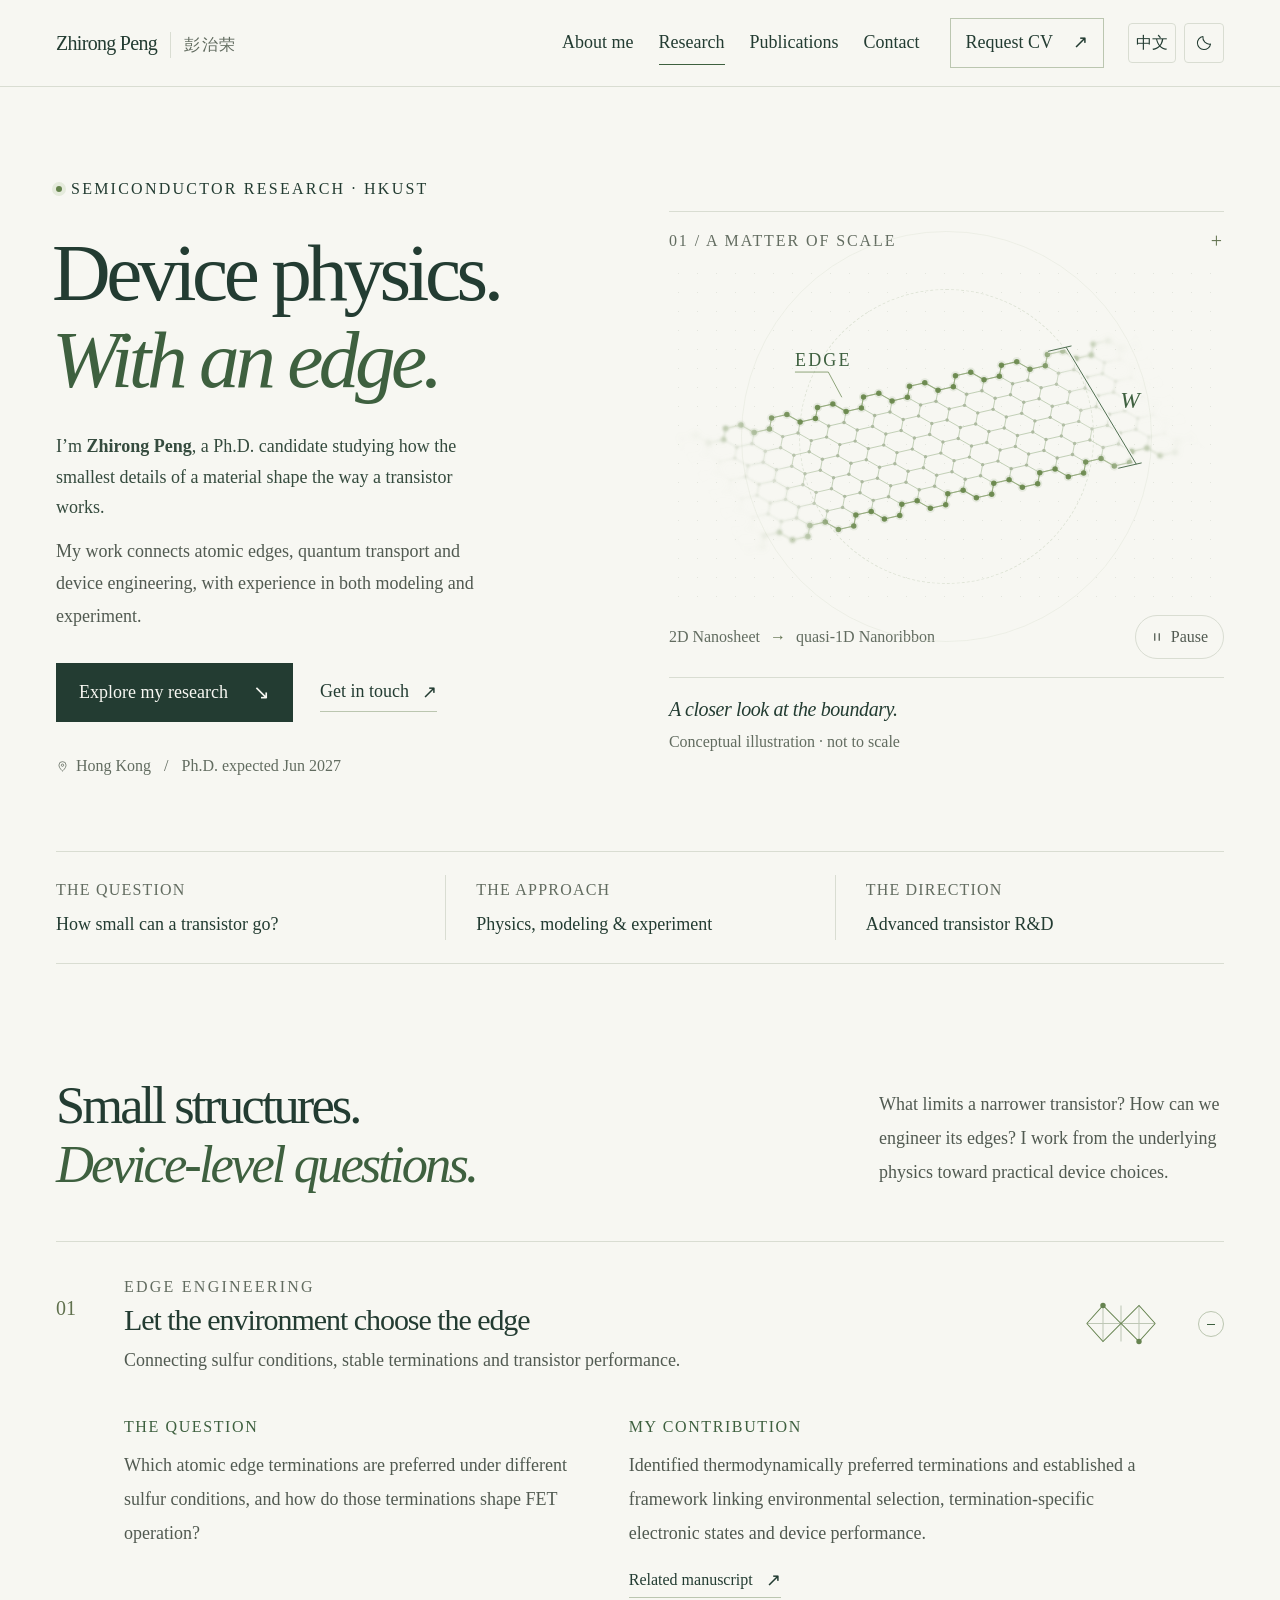
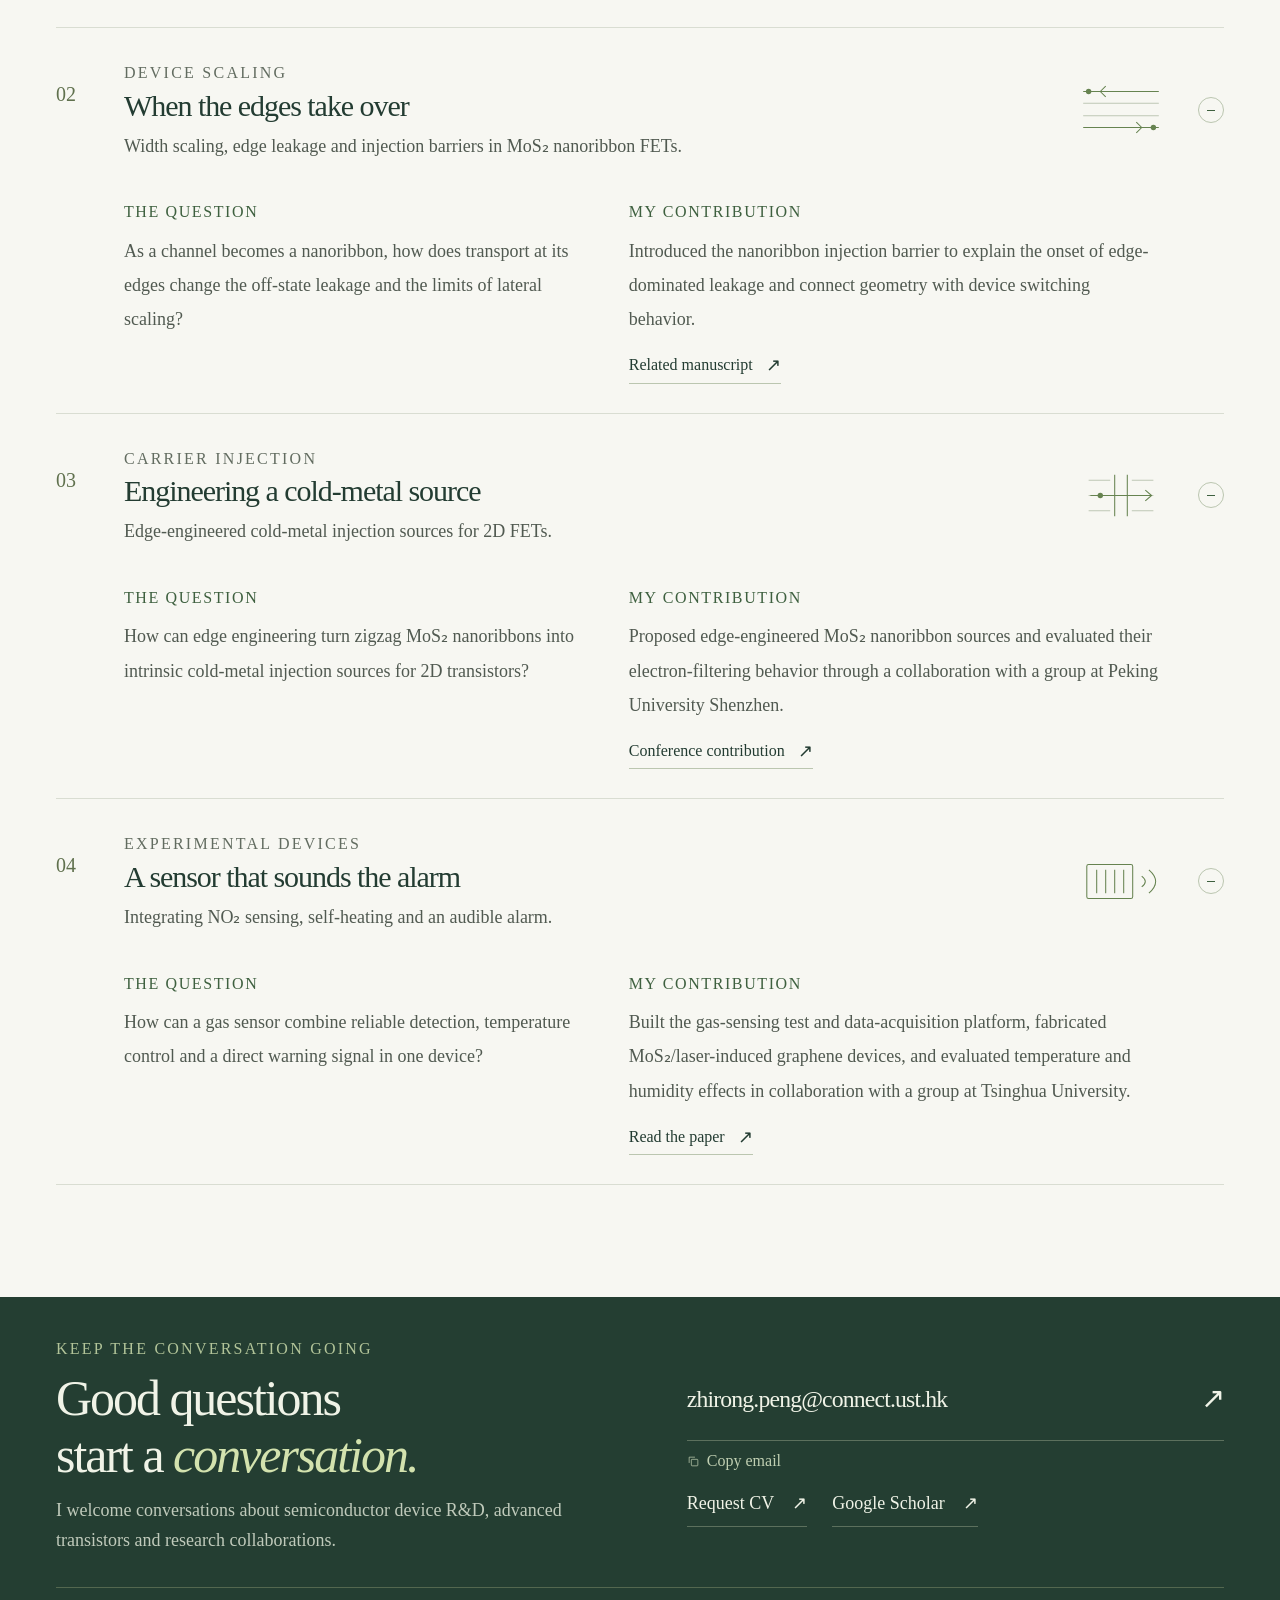
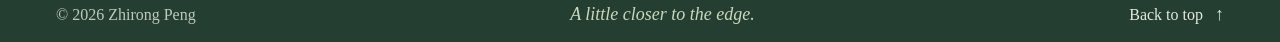
==== index.html @ a300512a "Publish personal website" ====
<!doctype html>
<html lang="en" data-theme="light">
<head>
  <meta charset="utf-8">
  <meta name="viewport" content="width=device-width, initial-scale=1">
  <meta name="description" content="Zhirong Peng is a Ph.D. candidate at HKUST working on semiconductor device physics, nanoribbon scaling, edge engineering and advanced transistors.">
  <meta name="author" content="Zhirong Peng">
  <meta name="theme-color" content="#f7f7f2">
  <meta name="referrer" content="no-referrer">
  <meta name="robots" content="noindex, nofollow">
  <title>Zhirong Peng | Semiconductor Device Physics</title>
  <link rel="icon" href="assets/mark.svg" type="image/svg+xml">
  <script src="preferences.js"></script><link rel="stylesheet" href="styles.css">
  <script src="site.config.js" defer></script>
  <script src="app.js" defer></script>
  <script src="ribbon-model.js" defer></script><script src="lattice.js" defer></script>
<link rel="alternate" hreflang="zh-CN" href="zh/index.html"></head>
<body id="top" data-page="research">
  <a class="skip-link" href="#main">Skip to content</a>
  <header class="site-header">
    <div class="header-inner container">
      <a class="wordmark" href="index.html" aria-label="Zhirong Peng, home"><span>Zhirong Peng<span class="wordmark-cn" lang="zh-CN">彭治荣</span></span></a>
      <nav class="main-nav" id="main-nav" aria-label="Main navigation">
        <a href="about.html" data-page-link="about">About me</a>
        <a href="index.html#top" data-page-link="research" class="is-current" aria-current="page">Research</a>
        <a href="publications.html" data-page-link="publications">Publications</a>
        <a href="#contact">Contact</a>
        <a class="nav-cv" data-cv-link href="mailto:zhirong.peng@connect.ust.hk?subject=CV%20request"><span data-cv-label>Request CV</span><span aria-hidden="true">↗</span></a>
      </nav>
    <div class="header-tools" aria-label="Display preferences">
      <a class="language-switch" data-language-page="zh/index.html" href="zh/index.html" hreflang="zh-CN" lang="zh-CN" aria-label="Switch to Chinese" title="切换为中文">中文</a>
      <button class="theme-toggle" id="theme-toggle" type="button" role="switch" aria-checked="false" aria-label="Dark background" title="Switch to dark background" hidden>
        <svg class="icon-moon" viewbox="0 0 24 24" aria-hidden="true"><path d="M20.7 13.4A8.8 8.8 0 0 1 10.6 3.3 8.8 8.8 0 1 0 20.7 13.4Z"></path></svg>
        <svg class="icon-sun" viewbox="0 0 24 24" aria-hidden="true"><circle cx="12" cy="12" r="4"></circle><path d="M12 2v2m0 16v2M2 12h2m16 0h2M4.9 4.9l1.4 1.4m11.4 11.4 1.4 1.4M4.9 19.1l1.4-1.4M17.7 6.3l1.4-1.4"></path></svg>
      </button>
    <button class="menu-toggle" type="button" aria-label="Toggle navigation" aria-expanded="false" aria-controls="main-nav" hidden><span class="menu-label">Menu</span><span aria-hidden="true">+</span></button>
      </div></div>
  </header>

  <main id="main">
    <section class="hero container" aria-labelledby="hero-title">
      <div class="hero-copy">
        <p class="eyebrow"><span class="status-dot" aria-hidden="true"></span>Semiconductor research · HKUST</p>
        <h1 id="hero-title">Device physics.<br><em>With an edge.</em></h1>
        <p class="hero-intro">I’m <strong>Zhirong Peng</strong>, a Ph.D. candidate studying how the smallest details of a material shape the way a transistor works.</p>
        <p class="hero-description">My work connects atomic edges, quantum transport and device engineering, with experience in both modeling and experiment.</p>
        <div class="hero-actions">
          <a class="button button-primary" href="#research">Explore my research <span aria-hidden="true">↘</span></a>
          <a class="text-link" href="mailto:zhirong.peng@connect.ust.hk">Get in touch <span aria-hidden="true">↗</span></a>
        </div>
        <p class="hero-location"><svg viewbox="0 0 20 20" aria-hidden="true"><path d="M15.5 8c0 4.3-5.5 9-5.5 9S4.5 12.3 4.5 8a5.5 5.5 0 1 1 11 0Z"></path><circle cx="10" cy="8" r="1.8"></circle></svg>Hong Kong <span class="text-separator">/</span> Ph.D. expected Jun 2027</p>
      </div>

      <figure class="lattice-panel" aria-labelledby="lattice-caption">
        <div class="lattice-topline"><span>01 / A matter of scale</span><span class="corner-cross" aria-hidden="true">+</span></div>
        <div class="lattice-stage">
          <span class="lattice-orbit" aria-hidden="true"></span>
          <img class="lattice-image" id="lattice-fallback" src="assets/ribbon.svg" width="580" height="360" alt="Oblique conceptual nanoribbon lattice with complete armchair boundaries and contrasting interior atoms. W marks the width; both lengthwise ends gradually blur and fade." data-light-src="assets/ribbon.svg" data-dark-src="assets/ribbon-dark.svg">
          <svg class="lattice-image" id="lattice-animation" viewbox="0 0 580 360" width="580" height="360" role="img" aria-labelledby="lattice-svg-title lattice-svg-description" hidden>
            <title id="lattice-svg-title">From a 2D nanosheet to a quasi-1D nanoribbon</title>
            <desc id="lattice-svg-description">An oblique lattice slowly scrolls, narrows and gently zooms in. The complete armchair outlines include the outer dimers and their inward connecting atoms and bonds. W marks the width. Both lengthwise ends gradually blur and fade. Conceptual illustration, not a calculated atomic structure.</desc>
          </svg>
        </div>
        <div class="lattice-controls">
          <span class="lattice-scale-note"><span>2D Nanosheet</span><span aria-hidden="true">→</span><span>quasi-1D Nanoribbon</span></span>
          <button class="animation-toggle" id="animation-toggle" type="button" aria-label="Pause width animation" hidden><svg viewbox="0 0 16 16" aria-hidden="true"><path d="M5 3v10M11 3v10"></path></svg><span>Pause</span></button>
        </div>
        <figcaption id="lattice-caption"><span id="lattice-message">A closer look at the boundary.</span><span class="diagram-note">Conceptual illustration · not to scale</span></figcaption>
      </figure>
    </section>

    <div class="focus-strip container" aria-label="Research at a glance">
      <div><span class="eyebrow">The question</span><p>How small can a transistor go?</p></div>
      <div><span class="eyebrow">The approach</span><p>Physics, modeling &amp; experiment</p></div>
      <div><span class="eyebrow">The direction</span><p>Advanced transistor R&amp;D</p></div>
    </div>

    <section class="research-section section container" id="research" aria-labelledby="research-title">
      <div class="section-heading">
        <div><h2 id="research-title">Small structures.<br><em>Device-level questions.</em></h2></div>
        <p class="section-intro">What limits a narrower transistor? How can we engineer its edges? I work from the underlying physics toward practical device choices.</p>
      </div>

      <div class="research-list">
        <details class="research-item" open>
          <summary>
            <span class="project-number">01</span>
            <div class="project-summary"><span class="eyebrow project-category">Edge engineering</span><h3>Let the environment choose the edge</h3><p>Connecting sulfur conditions, stable terminations and transistor performance.</p></div>
            <svg class="project-icon" viewbox="0 0 100 70" aria-hidden="true"><path class="icon-muted" d="M12 35h76M30 15v40M50 15v40M70 15v40"></path><path d="m12 35 18-20 20 20 20-20 18 20M12 35l18 20 20-20 20 20 18-20"></path><circle cx="30" cy="15" r="3"></circle><circle cx="70" cy="55" r="3"></circle></svg>
            <span class="expand-icon" aria-hidden="true"></span>
          </summary>
          <div class="project-detail">
            <div><h4>The question</h4><p>Which atomic edge terminations are preferred under different sulfur conditions, and how do those terminations shape FET operation?</p></div>
            <div><h4>My contribution</h4><p>Identified thermodynamically preferred terminations and established a framework linking environmental selection, termination-specific electronic states and device performance.</p><a class="inline-link" href="publications.html#publication-termination">Related manuscript <span aria-hidden="true">↗</span></a></div>

          </div>
        </details>

        <details class="research-item" open>
          <summary>
            <span class="project-number">02</span>
            <div class="project-summary"><span class="eyebrow project-category">Device scaling</span><h3>When the edges take over</h3><p>Width scaling, edge leakage and injection barriers in MoS₂ nanoribbon FETs.</p></div>
            <svg class="project-icon" viewbox="0 0 100 70" aria-hidden="true"><path d="M8 15h84M8 55h84"></path><path class="icon-muted" d="M8 28h84M8 42h84"></path><path d="m33 9-6 6 6 6m34 28 6 6-6 6"></path><circle cx="14" cy="15" r="3"></circle><circle cx="86" cy="55" r="3"></circle></svg>
            <span class="expand-icon" aria-hidden="true"></span>
          </summary>
          <div class="project-detail">
            <div><h4>The question</h4><p>As a channel becomes a nanoribbon, how does transport at its edges change the off-state leakage and the limits of lateral scaling?</p></div>
            <div><h4>My contribution</h4><p>Introduced the nanoribbon injection barrier to explain the onset of edge-dominated leakage and connect geometry with device switching behavior.</p><a class="inline-link" href="publications.html#publication-nib">Related manuscript <span aria-hidden="true">↗</span></a></div>

          </div>
        </details>

        <details class="research-item" open>
          <summary>
            <span class="project-number">03</span>
            <div class="project-summary"><span class="eyebrow project-category">Carrier injection</span><h3>Engineering a cold-metal source</h3><p>Edge-engineered cold-metal injection sources for 2D FETs.</p></div>
            <svg class="project-icon" viewbox="0 0 100 70" aria-hidden="true"><path class="icon-muted" d="M14 18h24m-24 17h24m-24 17h24M62 18h24m-24 17h24m-24 17h24"></path><path d="M43 12v46m14-46v46M16 35h68m-7-6 7 6-7 6"></path><circle cx="27" cy="35" r="3"></circle></svg>
            <span class="expand-icon" aria-hidden="true"></span>
          </summary>
          <div class="project-detail">
            <div><h4>The question</h4><p>How can edge engineering turn zigzag MoS₂ nanoribbons into intrinsic cold-metal injection sources for 2D transistors?</p></div>
            <div><h4>My contribution</h4><p>Proposed edge-engineered MoS₂ nanoribbon sources and evaluated their electron-filtering behavior through a collaboration with a group at Peking University Shenzhen.</p><a class="inline-link" href="publications.html#publication-cold">Conference contribution <span aria-hidden="true">↗</span></a></div>

          </div>
        </details>

        <details class="research-item" open>
          <summary>
            <span class="project-number">04</span>
            <div class="project-summary"><span class="eyebrow project-category">Experimental devices</span><h3>A sensor that sounds the alarm</h3><p>Integrating NO₂ sensing, self-heating and an audible alarm.</p></div>
            <svg class="project-icon" viewbox="0 0 100 70" aria-hidden="true"><rect x="12" y="16" width="51" height="38" rx="2"></rect><path d="M23 22v26m10-26v26m10-26v26m10-26v26m20-19q8 6 0 12m8-19q15 13 0 26"></path></svg>
            <span class="expand-icon" aria-hidden="true"></span>
          </summary>
          <div class="project-detail">
            <div><h4>The question</h4><p>How can a gas sensor combine reliable detection, temperature control and a direct warning signal in one device?</p></div>
            <div><h4>My contribution</h4><p>Built the gas-sensing test and data-acquisition platform, fabricated MoS₂/laser-induced graphene devices, and evaluated temperature and humidity effects in collaboration with a group at Tsinghua University.</p><a class="inline-link" href="https://doi.org/10.1016/j.cej.2021.131079" target="_blank" rel="noopener noreferrer">Read the paper <span aria-hidden="true">↗</span></a></div>

          </div>
        </details>
      </div>
    </section>
  </main>

    <footer class="contact-section" id="contact" aria-labelledby="contact-title">
      <div class="contact-inner container">
        <div><p class="eyebrow">Keep the conversation going</p><h2 id="contact-title">Good questions<br>start a <em>conversation.</em></h2><p>I welcome conversations about semiconductor device R&amp;D, advanced transistors and research collaborations.</p></div>
        <div class="contact-actions"><a class="contact-email" href="mailto:zhirong.peng@connect.ust.hk">zhirong.peng@connect.ust.hk <span aria-hidden="true">↗</span></a><button type="button" id="copy-email" class="copy-email" hidden><svg viewbox="0 0 18 18" aria-hidden="true"><rect x="6" y="6" width="9" height="9" rx="1"></rect><path d="M11 3H3v8"></path></svg><span id="copy-email-label">Copy email</span></button><span class="sr-only" id="copy-status" role="status"></span><div class="contact-links"><a data-cv-link href="mailto:zhirong.peng@connect.ust.hk?subject=CV%20request"><span data-cv-label>Request CV</span> <span aria-hidden="true">↗</span></a><a data-social-link="linkedin" hidden>LinkedIn <span aria-hidden="true">↗</span></a><a data-social-link="scholar" href="https://scholar.google.com/citations?user=4kMQsrkAAAAJ&amp;hl=zh-CN" target="_blank" rel="noopener noreferrer">Google Scholar <span aria-hidden="true">↗</span></a></div></div>
      </div>
      <div class="site-footer container"><span>© <span id="copyright-year">2026</span> Zhirong Peng</span><span class="footer-thought">A little closer to the edge.</span><a href="#top">Back to top <span aria-hidden="true">↑</span></a></div>
    </footer>
</body>
</html>
---- styles.css ----
@font-face { font-family: "Book Antiqua"; src: local("Book Antiqua"), local("BookAntiqua"); font-style: normal; font-weight: 400; font-display: swap; }
@font-face { font-family: "Book Antiqua"; src: local("Book Antiqua Bold"), local("BookAntiqua-Bold"); font-style: normal; font-weight: 700; font-display: swap; }
@font-face { font-family: "Book Antiqua"; src: local("Book Antiqua Italic"), local("BookAntiqua-Italic"); font-style: italic; font-weight: 400; font-display: swap; }
@font-face { font-family: "Book Antiqua"; src: local("Book Antiqua Bold Italic"), local("BookAntiqua-BoldItalic"); font-style: italic; font-weight: 700; font-display: swap; }

:root {
  color-scheme: light;
  --text-min: 16px;
  --text-body: 18px;
  --text-lead: 20px;
  --paper: #f7f7f2;
  --paper-alt: #eeefe7;
  --ink: #233c32;
  --body: #515a51;
  --muted: #626c60;
  --line: #d9ddd2;
  --line-strong: #bbc6b0;
  --green: #3e603f;
  --green-mid: #65834c;
  --lime: #d6e6a5;
  --hero-ink: #354b3e;
  --muted-accent: #60714e;
  --header-bg: rgba(247,247,242,.97);
  --halo: #e5ebdc;
  --dot-grid: #73806325;
  --orbit: #dfe4d7;
  --orbit-soft: #dfe4d770;
  --icon-accent: #668350;
  --icon-muted: #bec7b5;
  --status-ink: #6f633d;
  --status-border: #d3cbb1;
  --status-bg: #ece9d8;
  --hover-surface: #dfe6d3;
  --footer-bg: #243e32;
  --ribbon-bond: #bdcbb0;
  --ribbon-atom: #acb99f;
  --ribbon-edge: #668548;
  --ribbon-edge-bond: #8fa776;
  --font: "Book Antiqua", "Palatino Linotype", "Palatino", "Songti SC", "Noto Serif SC", "STSong", Georgia, serif;
  --serif: var(--font);
  --sans: var(--font);
  --mono: var(--font);
}

:root[data-theme="dark"] {
  color-scheme: dark;
  --paper: #151f19;
  --paper-alt: #1c2a21;
  --ink: #edf0e5;
  --body: #c5cdbf;
  --muted: #a5b19d;
  --line: #344638;
  --line-strong: #506247;
  --green: #bed497;
  --green-mid: #9db480;
  --lime: #d6e6a5;
  --hero-ink: #d5deca;
  --muted-accent: #afc295;
  --header-bg: rgba(21,31,25,.97);
  --halo: #2c3f2c;
  --dot-grid: #91a87826;
  --orbit: #354b35;
  --orbit-soft: #354b3570;
  --icon-accent: #a5c184;
  --icon-muted: #4c6144;
  --status-ink: #e1ce96;
  --status-border: #635d3a;
  --status-bg: #322f22;
  --hover-surface: #2a3b2a;
  --footer-bg: #101b14;
  --ribbon-bond: #4c6749;
  --ribbon-atom: #708969;
  --ribbon-edge: #bed893;
  --ribbon-edge-bond: #90ae70;
}


*, *::before, *::after { box-sizing: border-box; }
html { scroll-behavior: smooth; scroll-padding-top: 106px; }
body { margin: 0; background: var(--paper); color: var(--ink); font-family: var(--sans); font-size: var(--text-body); line-height: 1.65; -webkit-font-smoothing: antialiased; }
::selection { background: var(--lime); color: #233c32; }
a { color: inherit; text-decoration: none; }
button { font: inherit; color: inherit; cursor: pointer; }
button, a, summary { -webkit-tap-highlight-color: transparent; }
button:focus-visible, a:focus-visible, summary:focus-visible { outline: 2px solid var(--green); outline-offset: 5px; border-radius: 2px; }
img, svg { max-width: 100%; }
img { display: block; }
p, h1, h2, h3, h4, figure { margin: 0; }
button { border-radius: 0; }
[hidden] { display: none !important; }
.container { width: min(1200px, calc(100% - 112px)); margin-inline: auto; }
.section { padding-block: 112px; }
.eyebrow { font-family: var(--mono); font-size: var(--text-min); line-height: 1.5; font-weight: 500; letter-spacing: .14em; text-transform: uppercase; }
h1, h2 { font-family: var(--serif); font-weight: 400; letter-spacing: -.055em; }
h1 em, h2 em { font-weight: 400; color: var(--green); }
h2, .page-title { font-size: clamp(38px, 4.1vw, 56px); line-height: 1.13; }
.sr-only { position: absolute; width: 1px; height: 1px; margin: -1px; padding: 0; overflow: hidden; clip: rect(0, 0, 0, 0); white-space: nowrap; border: 0; }
.skip-link { position: fixed; z-index: 100; left: 20px; top: 16px; padding: 10px 20px; color: var(--paper); background: var(--ink); transform: translateY(-180%); }
.skip-link:focus { transform: translateY(0); }

.site-header { position: sticky; z-index: 30; top: 0; background: var(--header-bg); border-bottom: 1px solid var(--line); backdrop-filter: blur(12px); }
.header-inner { min-height: 86px; display: flex; align-items: center; justify-content: space-between; gap: 24px; }
.wordmark { display: inline-flex; align-items: center; gap: 12px; white-space: nowrap; font-size: var(--text-lead); font-weight: 500; letter-spacing: -.035em; }
.wordmark-cn { display: inline-block; margin-left: 13px; padding-left: 13px; border-left: 1px solid var(--line); color: var(--muted); font-size: var(--text-min); letter-spacing: .1em; font-weight: 400; }
.main-nav { display: flex; align-items: center; gap: 25px; font-size: var(--text-body); margin-left: auto; }
.main-nav > a { position: relative; padding-block: 7px; }
.main-nav > a::after { position: absolute; content: ""; left: 0; right: 0; bottom: 0; background: var(--green); height: 1px; transform: scaleX(0); transform-origin: left; transition: transform .2s; }
.main-nav > a:hover::after, .main-nav > a.is-current::after { transform: scaleX(1); }
.main-nav .nav-cv { padding: 9px 15px; margin-left: 5px; border: 1px solid var(--line-strong); display: inline-flex; align-items: center; gap: 20px; }
.nav-cv span:last-child { font-size: var(--text-body); }
.main-nav .nav-cv::after { display: none; }
.main-nav .nav-cv:hover { background: var(--paper-alt); }
.menu-toggle { display: none; background: none; border: 0; }

.hero { display: grid; grid-template-columns: 1.05fr 1fr; align-items: center; gap: 30px; padding-block: 90px 72px; }
.hero-copy { min-width: 0; }
.hero-copy > .eyebrow { display: flex; align-items: center; gap: 9px; margin-bottom: 29px; }
.status-dot { width: 6px; height: 6px; flex-shrink: 0; border-radius: 50%; background: var(--green-mid); box-shadow: 0 0 0 4px var(--halo); }
.hero h1 { font-size: clamp(56px, 6.35vw, 88px); line-height: 1.07; margin-left: -4px; margin-bottom: 27px; }
.hero-intro { max-width: 440px; color: var(--hero-ink); font-size: var(--text-body); line-height: 1.7; }
.hero-intro strong { font-weight: 700; }
.hero-description { max-width: 440px; color: var(--body); font-size: var(--text-body); line-height: 1.8; margin-top: 12px; }
.hero-actions { display: flex; flex-wrap: wrap; align-items: center; gap: 27px; margin-top: 31px; }
.button { min-height: 48px; padding: 12px 22px; display: inline-flex; align-items: center; justify-content: center; gap: 25px; font-size: var(--text-body); transition: background .2s, transform .2s; }
.button-primary { background: var(--ink); color: var(--paper); border: 1px solid var(--ink); }
.button-primary:hover { background: var(--green); transform: translateY(-2px); }
.button span { font-size: var(--text-lead); }
.text-link, .inline-link { display: inline-flex; align-items: center; gap: 13px; font-size: var(--text-body); border-bottom: 1px solid var(--line-strong); padding-block: 4px; }
.text-link:hover, .inline-link:hover { border-bottom-color: var(--green); }
.text-link > span, .inline-link > span:last-child { font-size: var(--text-body); line-height: 1; }
.hero-location { display: flex; align-items: center; flex-wrap: wrap; gap: 7px; margin-top: 31px; color: var(--muted); font-size: var(--text-min); }
.hero-location svg { width: 13px; height: 15px; fill: none; stroke: currentColor; stroke-width: 1.2; }
.text-separator { padding-inline: 6px; color: var(--muted); }
.lattice-panel { position: relative; min-width: 0; margin-top: 10px; align-self: center; }
.lattice-topline { display: flex; justify-content: space-between; align-items: center; font-family: var(--mono); color: var(--muted); font-size: var(--text-min); letter-spacing: .12em; text-transform: uppercase; border-top: 1px solid var(--line); padding-top: 16px; }
.corner-cross { font-size: var(--text-lead); line-height: 1; color: var(--muted-accent); }
.lattice-stage { position: relative; display: grid; place-items: center; min-height: 332px; background-image: radial-gradient(var(--dot-grid) .75px, transparent .75px); background-size: 19px 19px; margin-block: 10px 6px; }
.lattice-orbit { position: absolute; width: 74%; aspect-ratio: 1; border: 1px solid var(--orbit-soft); border-radius: 50%; }
.lattice-orbit::before { content: ""; position: absolute; inset: 14%; border: 1px dashed var(--orbit); border-radius: 50%; }
.lattice-image { display: block; position: relative; width: 100%; height: auto; z-index: 1; overflow: hidden; }
.lattice-controls { display: flex; align-items: center; justify-content: space-between; gap: 12px; }
.lattice-panel figcaption { border-top: 1px solid var(--line); margin-top: 18px; padding-top: 15px; }
#lattice-message { display: block; font-family: var(--serif); font-size: var(--text-lead); letter-spacing: -.02em; font-style: italic; }
.diagram-note { color: var(--muted); font-size: var(--text-min); margin-top: 3px; display: block; }
.focus-strip { display: grid; grid-template-columns: repeat(3, 1fr); border-top: 1px solid var(--line); border-bottom: 1px solid var(--line); padding-block: 23px; }
.focus-strip > div { padding-inline: 30px; border-left: 1px solid var(--line); }
.focus-strip > div:first-child { padding-left: 0; border-left: 0; }
.focus-strip > div:last-child { padding-right: 0; }
.focus-strip .eyebrow { letter-spacing: .075em; font-size: var(--text-min); color: var(--muted); }
.focus-strip p { font-size: var(--text-body); margin-top: 5px; }

.section-heading { display: flex; align-items: flex-end; justify-content: space-between; gap: 56px; margin-bottom: 47px; }
.section-intro { color: var(--body); max-width: 345px; padding-bottom: 5px; font-size: var(--text-body); line-height: 1.9; }
.research-list { border-top: 1px solid var(--line); }
.research-item { border-bottom: 1px solid var(--line); }
.research-item summary { list-style: none; display: grid; grid-template-columns: 48px 1fr 100px 28px; gap: 20px; align-items: center; cursor: pointer; padding: 30px 0; }
.research-item summary::-webkit-details-marker { display: none; }
.research-item summary:hover h3 { color: var(--green); }
.project-number { font-family: var(--serif); color: var(--muted-accent); font-size: var(--text-lead); align-self: start; margin-top: 20px; }
.project-category { font-size: var(--text-min); color: var(--muted); margin-bottom: 8px; }
.project-summary h3 { font-family: var(--serif); font-size: 30px; letter-spacing: -.035em; line-height: 1.2; font-weight: 400; }
.project-summary p { color: var(--body); font-size: var(--text-body); margin-top: 8px; }
.project-icon { width: 90px; height: 65px; fill: none; stroke: var(--icon-accent); stroke-width: 1.15; }
.project-icon .icon-muted { stroke: var(--icon-muted); }
.project-icon circle { fill: var(--icon-accent); stroke: none; }
.expand-icon { display: block; width: 26px; height: 26px; border: 1px solid var(--line-strong); border-radius: 50%; position: relative; justify-self: end; }
.expand-icon::before, .expand-icon::after { content: ""; position: absolute; background: var(--green); width: 8px; height: 1px; left: 8px; top: 12px; transition: transform .2s; }
.expand-icon::after { transform: rotate(90deg); }
details[open] .expand-icon::after { transform: rotate(0deg); }
.project-detail { margin-left: 68px; padding: 8px 65px 29px 0; display: grid; grid-template-columns: .85fr 1fr; gap: 20px 54px; }
.project-detail h4 { font-family: var(--mono); text-transform: uppercase; letter-spacing: .1em; font-size: var(--text-min); font-weight: 500; color: var(--green); margin-bottom: 8px; }
.project-detail p { color: var(--body); font-size: var(--text-body); line-height: 1.9; }
.project-detail .inline-link { margin-top: 12px; font-size: var(--text-min); }

.publications-section { background: var(--paper-alt); border-block: 1px solid var(--line); }
.publication-toolbar { display: flex; align-items: center; justify-content: space-between; gap: 25px; margin-bottom: 13px; }
.publication-filters { display: flex; flex-wrap: wrap; gap: 7px; }
.publication-filters button { font-size: var(--text-min); background: transparent; border: 1px solid transparent; padding: 8px 15px; min-height: 44px; }
.publication-filters button[aria-pressed="true"] { border-color: var(--ink); background: var(--ink); color: var(--paper); }
.publication-filters button:hover:not([aria-pressed="true"]) { border-color: var(--line-strong); }
#publication-count { font-family: var(--mono); font-size: var(--text-min); color: var(--muted); white-space: nowrap; }
.publication-list { border-top: 1px solid var(--line-strong); }
.publication-item { display: grid; grid-template-columns: 90px 1fr 85px; align-items: start; gap: 24px; padding-block: 28px; border-bottom: 1px solid var(--line); scroll-margin-top: 112px; }
.publication-year { font-family: var(--serif); font-size: var(--text-lead); line-height: 1.3; padding-top: 3px; color: var(--muted-accent); }
.review-indicator { font-family: var(--mono); font-size: var(--text-min); color: var(--status-ink); letter-spacing: .015em; }
.publication-venue { font-size: var(--text-min); line-height: 1.8; font-weight: 500; color: var(--green); margin-bottom: 6px; }
.publication-reference { font-size: var(--text-min); color: var(--muted); font-weight: 400; margin-left: 6px; }
.status-tag { display: inline-block; font-family: var(--mono); color: var(--status-ink); border: 1px solid var(--status-border); background: var(--status-bg); font-size: var(--text-min); font-weight: 400; padding: 1px 6px; margin-left: 7px; white-space: nowrap; }
.publication-main h3 { font-size: var(--text-lead); font-weight: 400; line-height: 1.55; letter-spacing: -.014em; max-width: 870px; }
.publication-main h3 a { text-decoration: underline; text-decoration-color: transparent; text-underline-offset: 4px; transition: text-decoration-color .2s; }
.publication-main h3 a:hover { text-decoration-color: var(--green-mid); }
.publication-authors { font-size: var(--text-body); line-height: 1.85; color: var(--muted); margin-top: 9px; }
.publication-authors strong { font-weight: 700; color: var(--ink); }
.publication-authors sup { font-size: var(--text-min); }
.equal-contribution, .publication-link-note { font-size: var(--text-min); color: var(--muted); margin-top: 5px; }
.publication-arrow { justify-self: end; display: grid; place-items: center; width: 38px; height: 38px; border: 1px solid var(--line-strong); border-radius: 50%; margin-top: 6px; font-size: 22px; line-height: 1; transition: background .2s; }
.publication-arrow:hover { background: var(--hover-surface); }
.publication-pending { font-size: var(--text-min); color: var(--muted); padding-top: 11px; text-align: right; }
.publications-bottom { display: flex; flex-wrap: wrap; align-items: center; justify-content: space-between; gap: 30px; margin-top: 25px; }
.publications-bottom p { color: var(--muted); font-size: var(--text-min); }
.publications-bottom .inline-link { white-space: nowrap; font-size: var(--text-min); }

.about-layout { display: grid; grid-template-columns: 350px 1fr; gap: 105px; }
.portrait-frame { background: var(--paper-alt); border: 1px solid var(--line); padding: 15px; transform: rotate(-2deg); width: 290px; margin: 8px 0 0 13px; }
.portrait-frame img { width: 100%; height: 315px; object-fit: cover; object-position: 50% 46%; background: white; }
.portrait-frame figcaption { padding: 16px 2px 2px; display: flex; align-items: baseline; justify-content: space-between; font-family: var(--serif); font-size: var(--text-lead); }
.portrait-frame figcaption > span:last-child { font-family: var(--sans); color: var(--muted); font-size: var(--text-min); letter-spacing: .17em; }
.portrait-note { font-size: var(--text-body); color: var(--muted); line-height: 1.9; max-width: 295px; padding-left: 20px; margin-top: 28px; }
.about-copy { padding-top: 0; min-width: 0; }
.about-copy .page-title { font-size: clamp(36px, 3.8vw, 50px); margin-bottom: 25px; }
.about-copy > p { color: var(--body); font-size: var(--text-body); line-height: 1.9; margin-top: 13px; }
.about-copy > .about-lead { font-size: var(--text-body); line-height: 1.8; color: var(--hero-ink); }
.personal-notes { margin-top: 31px; border-top: 1px solid var(--line); }
.personal-notes > div { display: flex; align-items: flex-start; gap: 18px; border-bottom: 1px solid var(--line); padding-block: 16px; }
.personal-note-number { font-family: var(--mono); color: var(--muted-accent); font-size: var(--text-min); padding-top: 3px; }
.personal-notes h3 { font-size: var(--text-lead); font-weight: 500; }
.personal-notes p { font-size: var(--text-body); line-height: 1.7; color: var(--muted); margin-top: 3px; }
.education-layout { margin-top: 83px; padding-top: 40px; border-top: 1px solid var(--line); display: grid; grid-template-columns: 350px 1fr; gap: 105px; }
.education-heading > .eyebrow { color: var(--green); font-size: var(--text-min); }
.education-heading h3 { font-family: var(--serif); font-size: 38px; line-height: 1.17; font-weight: 400; letter-spacing: -.04em; margin-top: 16px; }
.education-list { padding: 0; margin: 0; list-style: none; }
.education-list li { position: relative; padding-left: 23px; padding-bottom: 29px; border-left: 1px solid var(--line); }
.education-list li:last-child { padding-bottom: 0; border-left-color: transparent; }
.education-list li::before { content: ""; position: absolute; left: -4px; top: 6px; background: var(--green-mid); width: 7px; height: 7px; border-radius: 50%; }
.education-date { display: block; font-family: var(--mono); font-size: var(--text-min); color: var(--muted); margin-bottom: 6px; }
.education-list h4 { font-size: var(--text-min); font-weight: 700; line-height: 1.6; }
.education-list p { font-size: var(--text-body); color: var(--body); margin-top: 3px; }
.education-detail { display: block; color: var(--muted); font-size: var(--text-min); line-height: 1.8; margin-top: 5px; }
.teaching-note { margin-top: 40px; padding-top: 25px; border-top: 1px solid var(--line); display: grid; grid-template-columns: 350px 1fr; gap: 105px; }
.teaching-note .eyebrow { padding-top: 4px; color: var(--green); font-size: var(--text-min); }
.teaching-note p { color: var(--body); font-size: var(--text-body); line-height: 1.9; }

.about-detail-section { margin-top: 48px; padding-top: 32px; border-top: 1px solid var(--line); display: grid; grid-template-columns: 350px minmax(0, 1fr); gap: 105px; }
.awards-list { list-style: none; margin: 0; padding: 0; }
.awards-list li { display: grid; grid-template-columns: 112px minmax(0, 1fr); gap: 20px; padding-block: 15px; border-bottom: 1px solid var(--line); break-inside: avoid; }
.awards-list li:first-child { padding-top: 0; }
.awards-list li:last-child { padding-bottom: 0; border-bottom: 0; }
.award-date { color: var(--muted); font-size: var(--text-min); line-height: 1.7; }
.awards-list h4 { font-size: var(--text-body); font-weight: 400; line-height: 1.65; }
.awards-list p { color: var(--muted); font-size: var(--text-min); line-height: 1.7; margin-top: 4px; }
.interests-list { margin-top: 0; border-top: 0; }
.interests-list > div:first-child { padding-top: 0; }
.interests-list > div:last-child { padding-bottom: 0; border-bottom: 0; }
.interests-list h4 { font-size: var(--text-lead); font-weight: 500; }

.contact-section { background: var(--footer-bg); color: #f0f3e7; padding-top: 40px; }
.contact-inner { display: grid; grid-template-columns: 1.1fr 1fr; gap: 40px; padding-bottom: 32px; }
.contact-inner .eyebrow { color: #b2c499; margin-bottom: 10px; font-size: var(--text-min); }
.contact-inner h2 { font-size: clamp(36px, 3.9vw, 52px); letter-spacing: -.04em; }
.contact-inner h2 em { color: #d3e2ae; }
.contact-inner > div > p:last-child { max-width: 520px; color: #c0cabb; font-size: var(--text-body); margin-top: 12px; line-height: 1.65; }
.contact-actions { align-self: center; min-width: 0; }
.contact-email { display: flex; gap: 20px; align-items: center; justify-content: space-between; padding-block: 10px 17px; border-bottom: 1px solid #5c705d; font-size: clamp(20px, 1.85vw, 24px); letter-spacing: -.035em; overflow-wrap: anywhere; }
.contact-email span { font-size: 29px; font-weight: 300; flex-shrink: 0; }
.contact-email:hover { color: var(--lime); }
.copy-email { display: flex; align-items: center; gap: 7px; background: none; border: 0; padding: 6px 0; font-size: var(--text-min); color: #c0cfb2; min-height: 40px; }
.copy-email svg { width: 13px; height: 13px; fill: none; stroke: currentColor; stroke-width: 1; }
.copy-email:hover { color: white; }
.contact-links { display: flex; flex-wrap: wrap; gap: 25px; margin-top: 8px; font-size: var(--text-body); }
.contact-links a { display: flex; align-items: center; gap: 18px; border-bottom: 1px solid #5c705d; padding-bottom: 7px; }
.contact-links a:hover { border-bottom-color: var(--lime); }
.site-footer { display: flex; align-items: center; justify-content: space-between; gap: 25px; border-top: 1px solid #53674f; padding-block: 12px; font-size: var(--text-min); color: #c0cabb; }
.footer-thought { font-family: var(--serif); font-style: italic; font-size: var(--text-body); color: #ccd8bc; }
.site-footer a { color: #e5eadc; }
.site-footer a span { padding-left: 8px; font-size: var(--text-body); }
.contact-section :focus-visible { outline-color: var(--lime); }


.page-title { margin: 0; }
.section-aside { max-width: 345px; }
.section-aside .inline-link { margin-top: 17px; }
.about-actions { display: flex; flex-wrap: wrap; gap: 16px 27px; margin-top: 23px; }
.lattice-controls { flex-wrap: wrap; }
.lattice-controls .animation-toggle { margin-left: auto; flex-shrink: 0; }
.lattice-scale-note { display: inline-flex; align-items: center; flex-wrap: wrap; gap: 6px 10px; color: var(--muted); font-size: var(--text-min); }
.lattice-scale-note > span { white-space: nowrap; }
.lattice-scale-note > span[aria-hidden] { color: var(--muted-accent); }
.animation-toggle { display: inline-flex; align-items: center; justify-content: center; gap: 8px; padding: 7px 12px; min-height: 44px; min-width: 89px; border: 1px solid var(--line); border-radius: 24px; background: transparent; font-size: var(--text-min); color: var(--body); }
.animation-toggle:hover { background: var(--paper-alt); border-color: var(--line-strong); }
.animation-toggle svg { width: 12px; height: 12px; fill: none; stroke: currentColor; stroke-width: 1.7; }
.lattice-bonds { stroke: var(--ribbon-bond); stroke-width: 1; fill: none; }
.lattice-edge-bonds { stroke: var(--ribbon-edge-bond); stroke-width: 1.15; fill: none; }
.lattice-edge-atoms { fill: var(--ribbon-edge); }
.lattice-edge-halo { fill: var(--ribbon-edge); opacity: .12; }
.lattice-atoms { fill: var(--ribbon-atom); }
.lattice-width-line { fill: none; stroke: var(--green); stroke-width: 1; }
.lattice-width-underlay { fill: none; stroke: var(--paper); stroke-width: 4; opacity: .9; }
.lattice-edge-label { fill: var(--green); font-family: var(--font); font-size: var(--text-lead); letter-spacing: .12em; stroke: var(--paper); stroke-width: 3px; paint-order: stroke; }
.lattice-edge-callout { fill: none; stroke: var(--green-mid); stroke-width: .8; }
.lattice-width-label { font-family: var(--serif); font-size: 26px; font-style: italic; fill: var(--green); stroke: var(--paper); stroke-width: 4px; paint-order: stroke; }

@media (min-width: 1500px) {
  .hero { padding-block: 103px 83px; }
}

@media (max-width: 1100px) {
  .container { width: calc(100% - 72px); }
  .main-nav { gap: 21px; }
  .wordmark-cn { display: none; }
  .hero { gap: 24px; padding-block: 70px 60px; }
  .hero h1 { font-size: 65px; }
  .hero-intro { font-size: var(--text-body); }
  .hero-description { font-size: var(--text-body); }
  .hero-actions { gap: 20px; }
  .button { padding-inline: 17px; gap: 15px; }
  .lattice-stage { min-height: 282px; }
  .about-layout, .education-layout, .teaching-note, .about-detail-section { grid-template-columns: 290px minmax(0, 1fr); gap: 55px; }
  .portrait-frame { width: 265px; margin-left: 4px; }
  .portrait-frame img { height: 288px; }
}

@media (max-width: 850px) {
  html { scroll-padding-top: 90px; }
  .container { width: calc(100% - 48px); }
  .section { padding-block: 80px; }
  .header-inner { min-height: 72px; gap: 16px; }
  .wordmark { font-size: var(--text-lead); }
  .main-nav { gap: 17px; font-size: var(--text-min); }
  .main-nav .nav-cv { padding: 6px 10px; margin-left: 0; gap: 12px; }
  .hero { grid-template-columns: 1fr 1fr; gap: 22px; padding-top: 65px; }
  .hero-copy > .eyebrow { letter-spacing: .075em; font-size: var(--text-min); margin-bottom: 23px; }
  .hero h1 { font-size: 51px; }
  .hero-intro { font-size: var(--text-body); }
  .hero-description { font-size: var(--text-body); }
  .hero-actions { flex-wrap: wrap; gap: 14px; margin-top: 24px; }
  .hero-location { font-size: var(--text-min); margin-top: 22px; }
  .lattice-topline { font-size: var(--text-min); }
  .lattice-stage { min-height: 260px; }
  .lattice-controls { align-items: center; }
  #lattice-message { font-size: var(--text-lead); }
  .focus-strip > div { padding-inline: 21px; }
  .focus-strip p { font-size: var(--text-min); }
  .focus-strip .eyebrow { letter-spacing: .075em; font-size: var(--text-min); }
  .section-heading { gap: 30px; }
  .section-intro { max-width: 275px; font-size: var(--text-body); }
  .project-summary h3 { font-size: 27px; }
  .research-item summary { grid-template-columns: 35px 1fr 75px 26px; gap: 15px; }
  .project-summary p { font-size: var(--text-min); }
  .project-detail { margin-left: 50px; padding-right: 25px; gap: 18px 32px; }
  .publication-item { grid-template-columns: 68px 1fr 72px; gap: 16px; }
  .publication-main h3 { font-size: var(--text-lead); }
  .publication-pending { font-size: var(--text-min); }
  .publication-toolbar { flex-wrap: wrap; gap: 12px; }
  .about-layout, .education-layout, .teaching-note, .about-detail-section { grid-template-columns: 235px minmax(0, 1fr); gap: 35px; }
  .awards-list li { grid-template-columns: 1fr; gap: 6px; }
  .portrait-frame { width: 225px; padding: 11px; }
  .portrait-frame img { height: 250px; }
  .portrait-frame figcaption { font-size: var(--text-body); }
  .about-copy { padding-top: 0; }
  .about-copy .page-title { font-size: 37px; }
  .about-copy > .about-lead { font-size: var(--text-body); }
  .about-copy > p { font-size: var(--text-body); }
  .portrait-note { padding-left: 8px; font-size: var(--text-body); }
  .contact-inner { gap: 35px; }
  .contact-inner h2 { font-size: 37px; }
  .contact-email { font-size: var(--text-body); gap: 12px; }
}

@media (max-width: 650px) {
  html { scroll-padding-top: 85px; }
  .container { width: calc(100% - 40px); }
  .section { padding-block: 65px; }
  .header-inner { min-height: 65px; flex-wrap: wrap; gap: 0; }
  .wordmark { font-size: var(--text-lead); gap: 9px; min-height: 65px; }
  .wordmark-cn { display: inline-block; font-size: var(--text-min); margin-left: 10px; padding-left: 10px; }
  .menu-toggle { display: inline-flex; align-items: center; justify-content: space-between; gap: 15px; min-width: 66px; min-height: 44px; padding: 0; font-size: var(--text-min); }
  .menu-toggle > span[aria-hidden] { font-size: 21px; font-weight: 300; transition: transform .2s; }
  .menu-toggle[aria-expanded="true"] > span[aria-hidden] { transform: rotate(45deg); }
  .main-nav { width: 100%; order: 3; flex-wrap: wrap; gap: 9px 22px; padding: 6px 0 18px; font-size: var(--text-body); }
  .has-js .main-nav { display: none; }
  .has-js .main-nav.is-open { display: flex; }
  .main-nav a { min-height: 38px; display: inline-flex; align-items: center; }
  .main-nav .nav-cv { margin-left: auto; }
  .hero { grid-template-columns: 1fr; gap: 41px; padding-top: 47px; padding-bottom: 35px; }
  .hero-copy > .eyebrow { letter-spacing: .075em; font-size: var(--text-min); margin-bottom: 25px; }
  .hero h1 { font-size: clamp(50px, 12.2vw, 72px); margin-bottom: 25px; }
  .hero-intro { font-size: var(--text-body); max-width: 460px; }
  .hero-description { font-size: var(--text-body); max-width: 450px; margin-top: 13px; }
  .hero-actions { gap: 24px; margin-top: 27px; }
  .button { padding-inline: 19px; gap: 21px; min-height: 49px; }
  .hero-location { font-size: var(--text-min); margin-top: 22px; gap: 6px; }
  .lattice-panel { margin-top: 0; }
  .lattice-stage { min-height: 250px; margin-top: 6px; }
  .lattice-image { max-height: 315px; }
  .lattice-controls { align-items: center; }
  .lattice-topline { font-size: var(--text-min); }
  .lattice-panel figcaption { margin-top: 16px; padding-top: 12px; }
  #lattice-message { font-size: var(--text-lead); }
  .focus-strip { grid-template-columns: 1fr; padding-block: 5px; }
  .focus-strip > div, .focus-strip > div:first-child { border-left: 0; display: grid; grid-template-columns: 114px 1fr; align-items: baseline; gap: 12px; padding: 14px 0; }
  .focus-strip > div:not(:last-child) { border-bottom: 1px solid var(--line); }
  .focus-strip p { font-size: var(--text-min); margin-top: 0; }
  .focus-strip .eyebrow { letter-spacing: .075em; font-size: var(--text-min); }
  .section-heading { display: block; margin-bottom: 34px; }
  h2, .page-title { font-size: clamp(36px, 9.3vw, 46px); }
  .section-intro { margin-top: 22px; max-width: 450px; padding-bottom: 0; font-size: var(--text-body); }
  .research-item summary { grid-template-columns: 24px 1fr 24px; gap: 12px; padding-block: 26px; }
  .project-number { font-size: var(--text-body); margin-top: 21px; }
  .project-icon { display: none; }
  .project-summary h3 { font-size: 27px; line-height: 1.23; }
  .project-category { font-size: var(--text-min); }
  .project-summary p { font-size: var(--text-min); line-height: 1.8; }
  .expand-icon { width: 24px; height: 24px; }
  .expand-icon::before, .expand-icon::after { left: 7px; top: 11px; }
  .project-detail { margin-left: 36px; padding-right: 0; grid-template-columns: 1fr; gap: 19px; padding-bottom: 25px; }
  .project-detail p { font-size: var(--text-body); }
  .publication-filters { gap: 5px; }
  .publication-filters button { font-size: var(--text-min); padding-inline: 8px; min-height: 44px; }
  .publication-toolbar { gap: 14px; margin-bottom: 14px; }
  #publication-count { width: 100%; }
  .publication-item { grid-template-columns: 1fr 34px; gap: 8px 12px; padding-block: 25px; }
  .publication-year { grid-column: 1 / -1; padding-top: 0; font-size: var(--text-body); }
  .publication-venue { font-size: var(--text-min); line-height: 1.9; }
  .publication-reference { font-size: var(--text-min); }
  .publication-main h3 { font-size: var(--text-lead); line-height: 1.65; }
  .publication-main { min-width: 0; }
  .publication-authors { font-size: var(--text-body); line-height: 1.85; }
  .publication-arrow { width: 32px; height: 32px; font-size: 21px; margin-top: 0; }
  .publication-pending { display: none; }
  .publication-item[data-type="review"] .publication-main { grid-column: 1 / -1; }
  .publications-bottom { align-items: flex-start; gap: 22px; }
  .publications-bottom p { font-size: var(--text-min); max-width: 215px; }
  .publications-bottom .inline-link { font-size: var(--text-min); }
  .about-layout { grid-template-columns: 1fr; gap: 38px; }
  .portrait-frame { width: 258px; margin-inline: auto; padding: 13px; }
  .portrait-frame img { height: 280px; }
  .portrait-frame figcaption { font-size: var(--text-lead); }
  .portrait-note { margin-inline: auto; margin-top: 26px; width: 260px; padding-left: 0; font-size: var(--text-body); }
  .about-copy { padding-top: 0; }
  .about-copy .page-title { font-size: 38px; }
  .about-copy > .about-lead { font-size: var(--text-body); }
  .about-copy > p { font-size: var(--text-body); }
  .personal-notes p { font-size: var(--text-body); }
  .education-layout { grid-template-columns: 1fr; gap: 29px; margin-top: 43px; padding-top: 28px; }
  .education-heading h3 { font-size: 34px; }
  .education-heading h3 br { display: none; }
  .education-list { margin-left: 4px; }
  .education-list h4 { font-size: var(--text-min); font-weight: 700; }
  .education-list p { font-size: var(--text-body); }
  .teaching-note { grid-template-columns: 1fr; gap: 11px; margin-top: 29px; padding-top: 24px; }
  .about-detail-section { grid-template-columns: 1fr; gap: 26px; margin-top: 34px; padding-top: 26px; }
  .contact-section { padding-top: 28px; }
  .contact-inner { grid-template-columns: 1fr; gap: 24px; padding-bottom: 24px; }
  .contact-inner h2 { font-size: clamp(36px, 9.3vw, 46px); }
  .contact-inner > div > p:last-child { font-size: var(--text-body); max-width: 520px; margin-top: 12px; line-height: 1.65; }
  .contact-inner .eyebrow { font-size: var(--text-min); margin-bottom: 10px; }
  .contact-email { font-size: clamp(18px, 4.6vw, 23px); padding-bottom: 14px; }
  .contact-links { margin-top: 8px; }
  .site-footer { flex-wrap: wrap; gap: 13px 20px; font-size: var(--text-min); padding-block: 12px; }
  .footer-thought { order: 3; width: 100%; font-size: var(--text-body); }
  .site-footer > a { margin-left: auto; }
}

@media (max-width: 360px) {
  .hero h1 { font-size: 44px; }
  .hero-actions { gap: 17px; }
  .hero-actions .button { padding-inline: 15px; gap: 14px; font-size: var(--text-min); }
  .hero-actions .text-link { font-size: var(--text-min); gap: 9px; }
}


.header-tools { display: flex; align-items: center; gap: 8px; flex-shrink: 0; }
.language-switch, .theme-toggle { display: inline-flex; align-items: center; justify-content: center; min-width: 40px; min-height: 40px; padding: 7px; border: 1px solid var(--line); border-radius: 4px; background: transparent; font-size: var(--text-min); line-height: 1; }
.language-switch { font-style: normal; }
.language-switch:hover, .theme-toggle:hover { background: var(--paper-alt); border-color: var(--line-strong); }
.theme-toggle svg { width: 18px; height: 18px; fill: none; stroke: currentColor; stroke-width: 1.35; stroke-linecap: round; stroke-linejoin: round; }
.icon-sun, [data-theme="dark"] .icon-moon { display: none; }
[data-theme="dark"] .icon-sun { display: block; }
.publication-original-title { font-size: var(--text-body); line-height: 1.7; color: var(--muted); margin-top: 7px; }
.contact-email { font-variant-numeric: lining-nums; }
html:lang(zh-CN) body { line-height: 1.85; }
html:lang(zh-CN) h1, html:lang(zh-CN) h2 { letter-spacing: .005em; line-height: 1.4; }
html:lang(zh-CN) h1 em, html:lang(zh-CN) h2 em { font-style: normal; }
html:lang(zh-CN) .project-summary h3 { letter-spacing: .005em; line-height: 1.45; }
html:lang(zh-CN) .eyebrow { letter-spacing: .09em; }
html:lang(zh-CN) .publication-main h3 { line-height: 1.85; letter-spacing: 0; font-size: var(--text-lead); }
html:lang(zh-CN) .education-heading h3 { line-height: 1.5; letter-spacing: 0; }
html:lang(zh-CN) #lattice-message, html:lang(zh-CN) .footer-thought { font-style: normal; }
html:lang(zh-CN) .contact-email { letter-spacing: -.035em; }

@media (max-width: 1000px) {
  .header-inner { gap: 17px; }
  .main-nav { gap: 17px; }
  .main-nav .nav-cv { padding-inline: 10px; gap: 12px; margin-left: 0; }
}
@media (max-width: 850px) {
  .header-inner { flex-wrap: wrap; gap: 0; }
  .wordmark { min-height: 72px; font-size: var(--text-lead); }
  .header-tools { margin-left: auto; }
  .menu-toggle { display: inline-flex; align-items: center; justify-content: space-between; gap: 8px; min-width: 58px; min-height: 44px; padding: 0 0 0 5px; font-size: var(--text-min); }
  .menu-toggle > span[aria-hidden] { font-size: 21px; font-weight: 300; }
  .menu-toggle[aria-expanded="true"] > span[aria-hidden] { transform: rotate(45deg); }
  .main-nav { width: 100%; order: 3; flex-wrap: wrap; margin-left: 0; gap: 9px 24px; padding: 6px 0 18px; font-size: var(--text-body); }
  .has-js .main-nav { display: none; }
  .has-js .main-nav.is-open { display: flex; }
  .main-nav a { min-height: 40px; display: inline-flex; align-items: center; }
  .main-nav .nav-cv { margin-left: auto; }
}
@media (max-width: 760px) {
  .hero { grid-template-columns: 1fr; gap: 36px; }
  .lattice-panel { width: 100%; max-width: 580px; justify-self: center; }
}
@media (max-width: 650px) {
  .wordmark { min-height: 65px; font-size: var(--text-lead); }
  .header-tools { gap: 6px; }
  .menu-toggle { min-width: 58px; gap: 8px; }
  html:lang(zh-CN) .focus-strip > div, html:lang(zh-CN) .focus-strip > div:first-child { grid-template-columns: 85px 1fr; }
}
@media (max-width: 480px) {
  .wordmark-cn { display: none; }
}

@media (max-width: 400px) {
  .header-tools { gap: 4px; }
  .menu-toggle { min-width: 36px; padding: 0; justify-content: center; }
  .menu-label { display: none; }
}

@media (prefers-reduced-motion: reduce) {
  html { scroll-behavior: auto; }
  *, *::before, *::after { transition: none !important; animation: none !important; }
}

@media print {
  :root, :root[data-theme="dark"] { color-scheme: light; --paper: #fff; --paper-alt: #f6f6f1; --ink: #233c32; --body: #515a51; --muted: #667064; --green: #3e603f; --hero-ink: #354b3e; --status-bg: #ece9d8; --status-ink: #6f633d; --ribbon-edge: #668548; --ribbon-atom: #acb99f; --ribbon-bond: #bdcbb0; }
  .site-header { position: static; }
  .container { width: 100%; }
  .main-nav, .header-tools, .hero-actions, .lattice-controls, .publication-toolbar, .copy-email, .menu-toggle, .site-footer > a { display: none !important; }
  .section { padding-block: 30px; }
  .hero { padding-block: 30px; }
  .publication-item[hidden] { display: grid !important; }
  .publication-item, .personal-notes > div, .education-list li { break-inside: avoid; }
  .about-layout, .education-layout { gap: 35px; }
  .contact-section { background: none; color: var(--ink); }
  .contact-section p, .contact-email, .contact-inner .eyebrow, .contact-inner h2 em, .site-footer { color: var(--ink); }
}
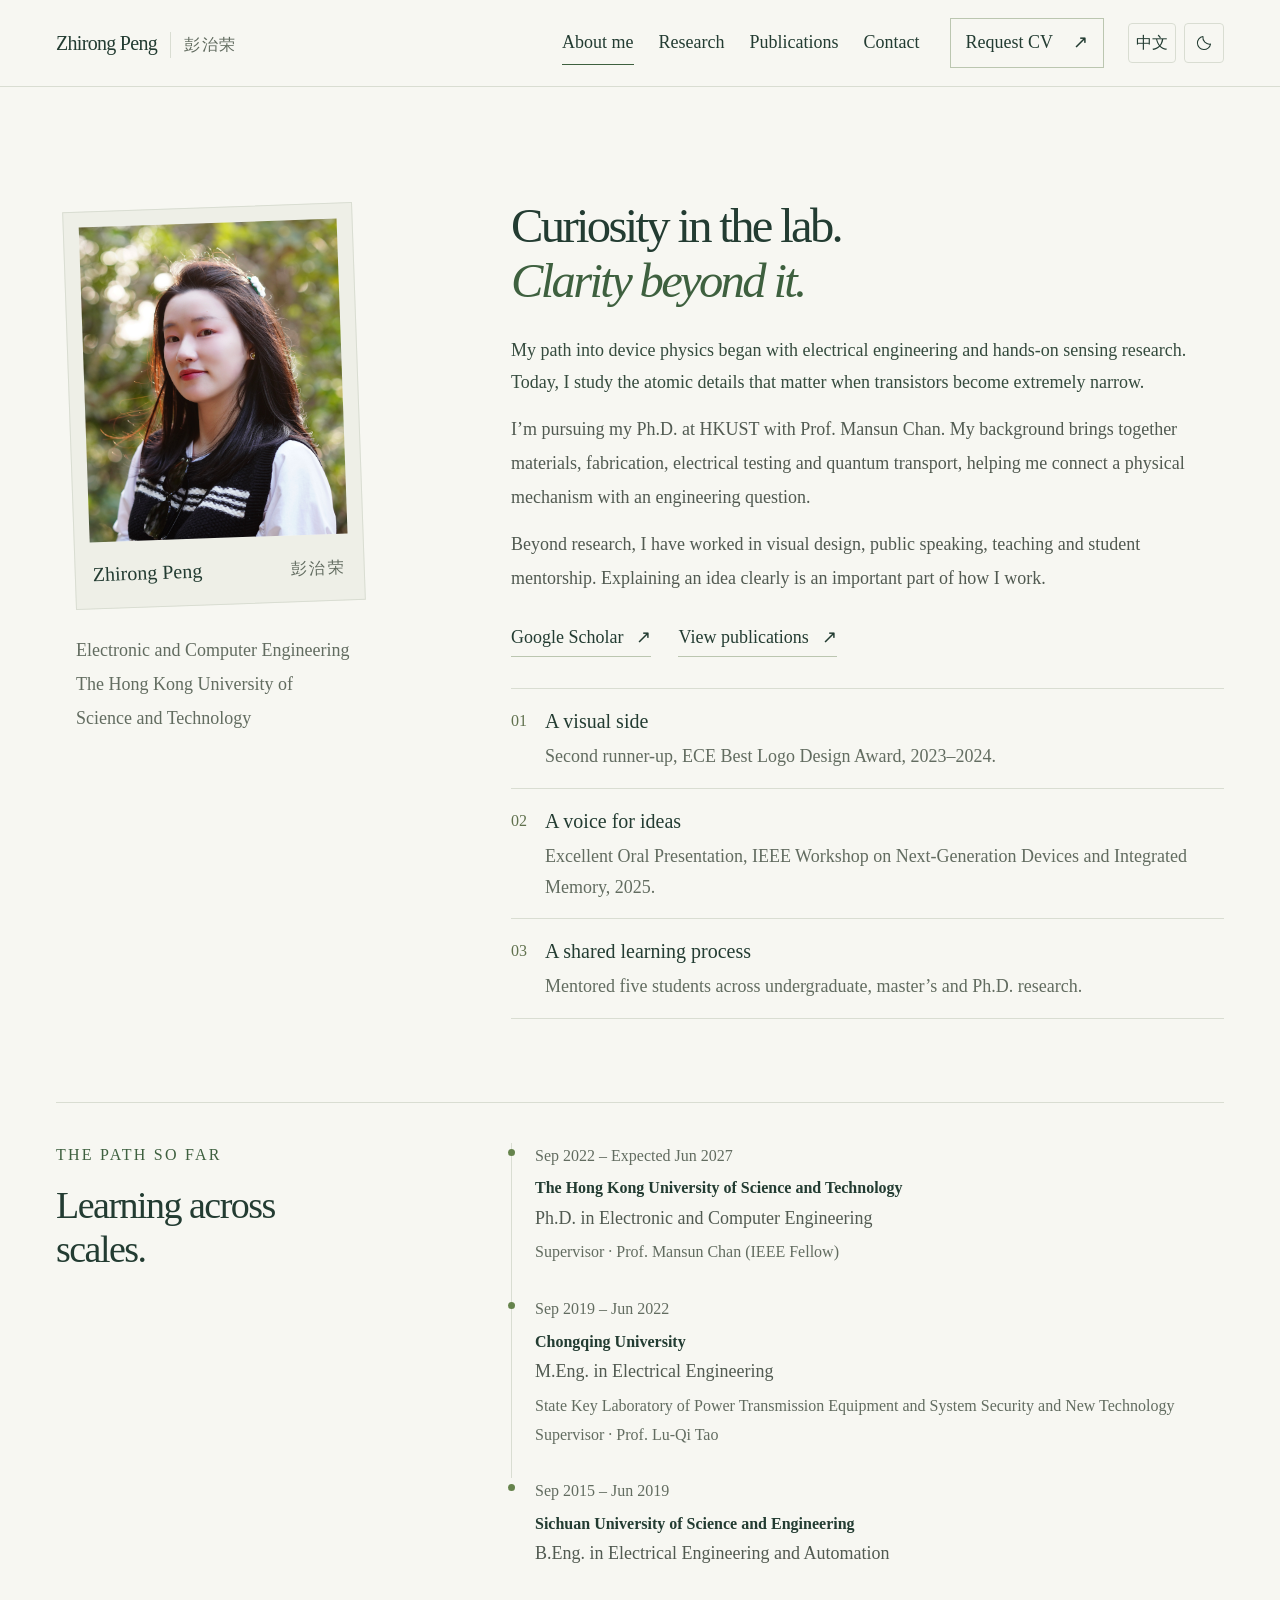
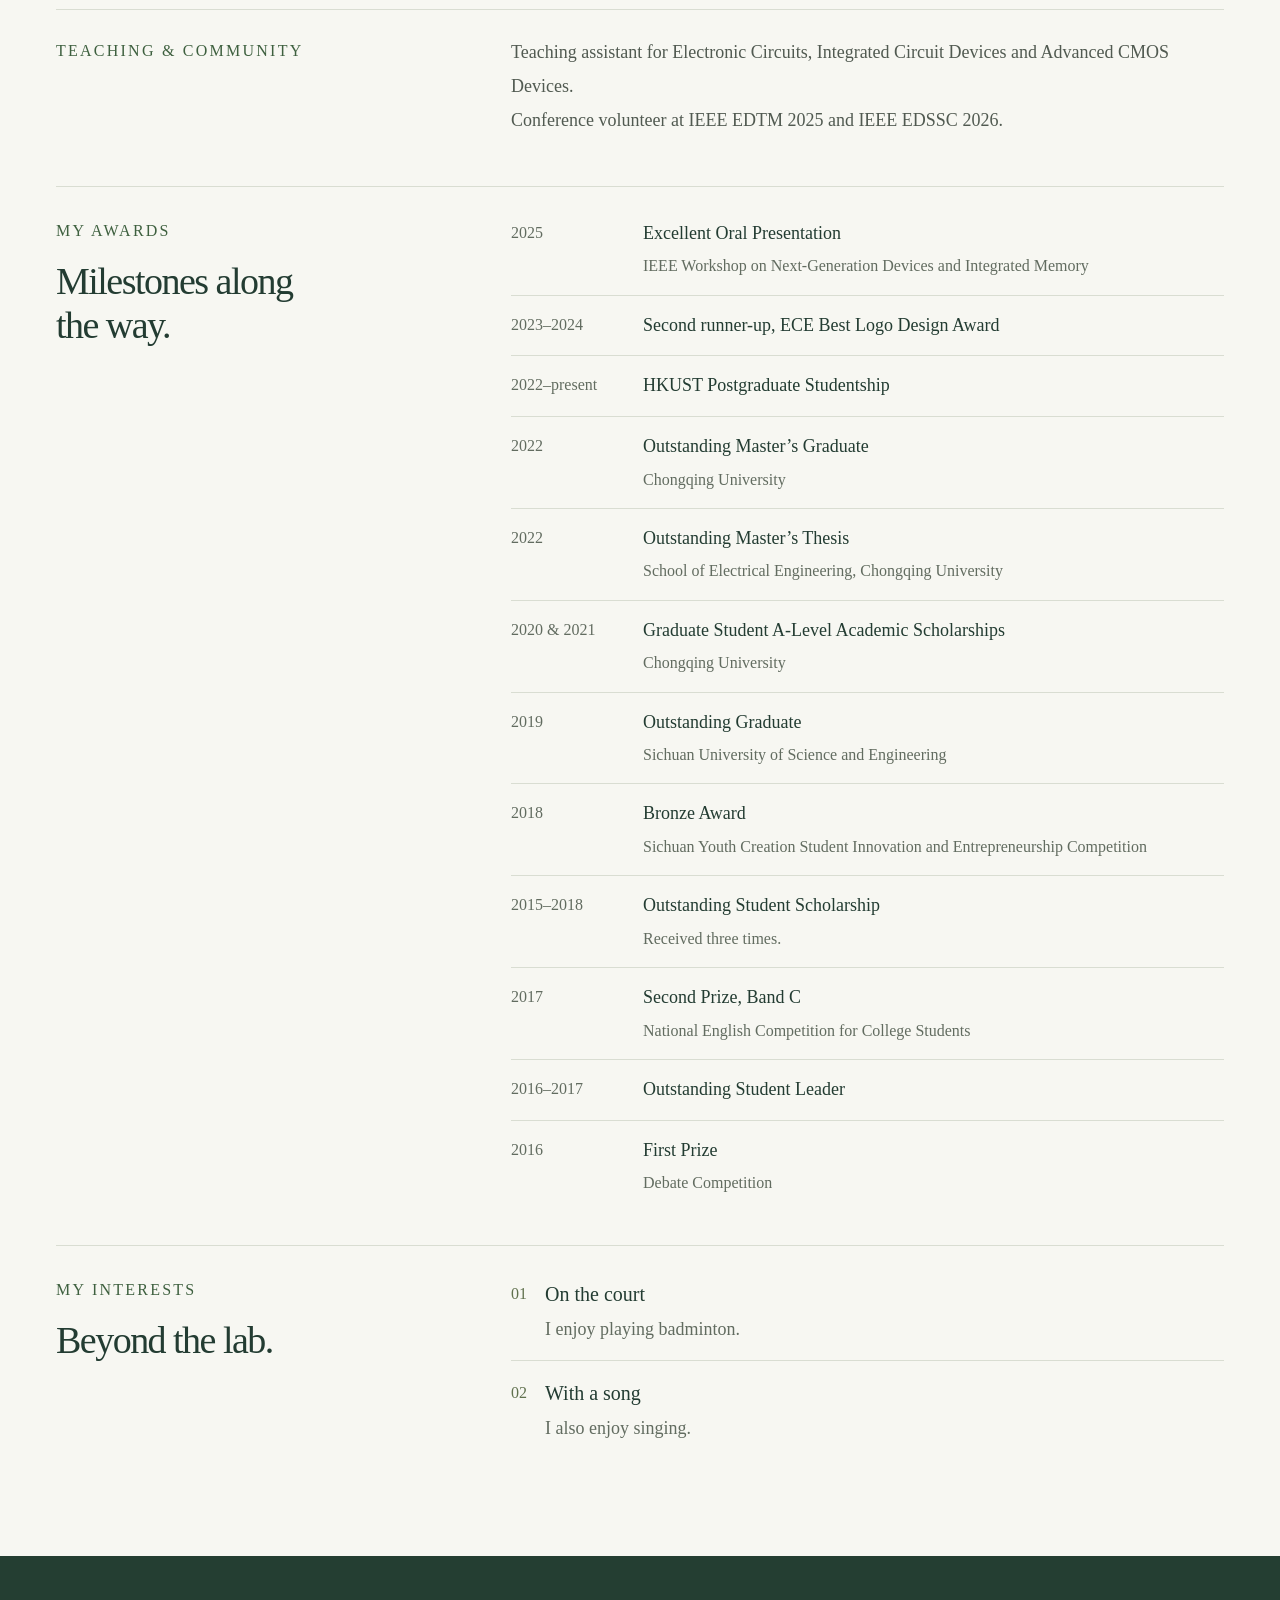
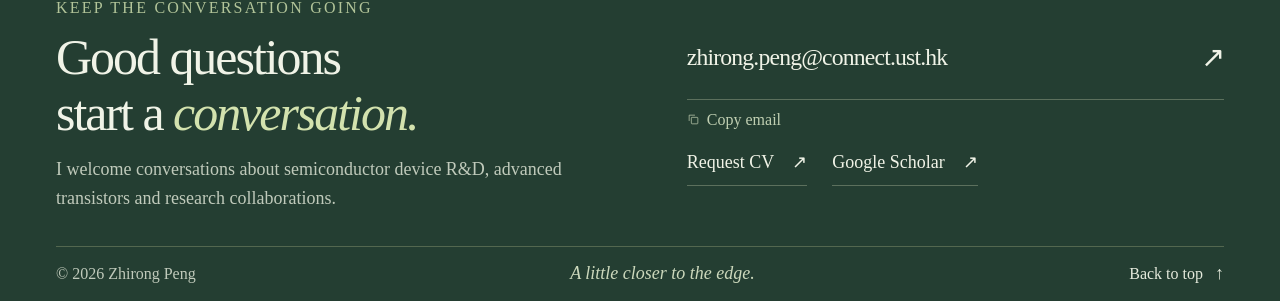
==== commit 3a3f7f9b: "Set About as home and mark corresponding authors" ====
--- a/index.html
+++ b/index.html
@@ -3,26 +3,25 @@
 <head>
   <meta charset="utf-8">
   <meta name="viewport" content="width=device-width, initial-scale=1">
-  <meta name="description" content="Zhirong Peng is a Ph.D. candidate at HKUST working on semiconductor device physics, nanoribbon scaling, edge engineering and advanced transistors.">
+  <meta name="description" content="About Zhirong Peng, a Ph.D. candidate at HKUST. Education, research background, teaching, awards and interests beyond the lab.">
   <meta name="author" content="Zhirong Peng">
   <meta name="theme-color" content="#f7f7f2">
   <meta name="referrer" content="no-referrer">
   <meta name="robots" content="noindex, nofollow">
-  <title>Zhirong Peng | Semiconductor Device Physics</title>
+  <title>About me | Zhirong Peng</title>
   <link rel="icon" href="assets/mark.svg" type="image/svg+xml">
   <script src="preferences.js"></script><link rel="stylesheet" href="styles.css">
   <script src="site.config.js" defer></script>
   <script src="app.js" defer></script>
-  <script src="ribbon-model.js" defer></script><script src="lattice.js" defer></script>
 <link rel="alternate" hreflang="zh-CN" href="zh/index.html"></head>
-<body id="top" data-page="research">
+<body id="top" data-page="about">
   <a class="skip-link" href="#main">Skip to content</a>
   <header class="site-header">
     <div class="header-inner container">
       <a class="wordmark" href="index.html" aria-label="Zhirong Peng, home"><span>Zhirong Peng<span class="wordmark-cn" lang="zh-CN">彭治荣</span></span></a>
       <nav class="main-nav" id="main-nav" aria-label="Main navigation">
-        <a href="about.html" data-page-link="about">About me</a>
-        <a href="index.html#top" data-page-link="research" class="is-current" aria-current="page">Research</a>
+        <a href="index.html" data-page-link="about" class="is-current" aria-current="page">About me</a>
+        <a href="research.html#top" data-page-link="research">Research</a>
         <a href="publications.html" data-page-link="publications">Publications</a>
         <a href="#contact">Contact</a>
         <a class="nav-cv" data-cv-link href="mailto:zhirong.peng@connect.ust.hk?subject=CV%20request"><span data-cv-label>Request CV</span><span aria-hidden="true">↗</span></a>
@@ -38,106 +37,58 @@
   </header>
 
   <main id="main">
-    <section class="hero container" aria-labelledby="hero-title">
-      <div class="hero-copy">
-        <p class="eyebrow"><span class="status-dot" aria-hidden="true"></span>Semiconductor research · HKUST</p>
-        <h1 id="hero-title">Device physics.<br><em>With an edge.</em></h1>
-        <p class="hero-intro">I’m <strong>Zhirong Peng</strong>, a Ph.D. candidate studying how the smallest details of a material shape the way a transistor works.</p>
-        <p class="hero-description">My work connects atomic edges, quantum transport and device engineering, with experience in both modeling and experiment.</p>
-        <div class="hero-actions">
-          <a class="button button-primary" href="#research">Explore my research <span aria-hidden="true">↘</span></a>
-          <a class="text-link" href="mailto:zhirong.peng@connect.ust.hk">Get in touch <span aria-hidden="true">↗</span></a>
+    <section class="about-section section container" id="about" aria-labelledby="about-title">
+      <div class="about-layout">
+        <div class="portrait-column">
+          <figure class="portrait-frame"><img src="assets/portrait.jpg" width="827" height="1063" alt="Portrait of Zhirong Peng" loading="lazy"><figcaption><span>Zhirong Peng</span><span lang="zh">彭治荣</span></figcaption></figure>
+          <p class="portrait-note">Electronic and Computer Engineering<br>The Hong Kong University of Science and Technology</p>
         </div>
-        <p class="hero-location"><svg viewbox="0 0 20 20" aria-hidden="true"><path d="M15.5 8c0 4.3-5.5 9-5.5 9S4.5 12.3 4.5 8a5.5 5.5 0 1 1 11 0Z"></path><circle cx="10" cy="8" r="1.8"></circle></svg>Hong Kong <span class="text-separator">/</span> Ph.D. expected Jun 2027</p>
+        <div class="about-copy">
+          <h1 class="page-title" id="about-title">Curiosity in the lab.<br><em>Clarity beyond it.</em></h1>
+          <p class="about-lead">My path into device physics began with electrical engineering and hands-on sensing research. Today, I study the atomic details that matter when transistors become extremely narrow.</p>
+          <p>I’m pursuing my Ph.D. at HKUST with Prof. Mansun Chan. My background brings together materials, fabrication, electrical testing and quantum transport, helping me connect a physical mechanism with an engineering question.</p>
+          <p>Beyond research, I have worked in visual design, public speaking, teaching and student mentorship. Explaining an idea clearly is an important part of how I work.</p>
+          <div class="about-actions"><a class="inline-link" data-social-link="scholar" href="https://scholar.google.com/citations?user=4kMQsrkAAAAJ&amp;hl=zh-CN" target="_blank" rel="noopener noreferrer">Google Scholar <span aria-hidden="true">↗</span></a><a class="inline-link" href="publications.html">View publications <span aria-hidden="true">↗</span></a></div>
+          <div class="personal-notes">
+            <div><span class="personal-note-number">01</span><div><h3>A visual side</h3><p>Second runner-up, ECE Best Logo Design Award, 2023–2024.</p></div></div>
+            <div><span class="personal-note-number">02</span><div><h3>A voice for ideas</h3><p>Excellent Oral Presentation, IEEE Workshop on Next-Generation Devices and Integrated Memory, 2025.</p></div></div>
+            <div><span class="personal-note-number">03</span><div><h3>A shared learning process</h3><p>Mentored five students across undergraduate, master’s and Ph.D. research.</p></div></div>
+          </div>
+        </div>
       </div>
-
-      <figure class="lattice-panel" aria-labelledby="lattice-caption">
-        <div class="lattice-topline"><span>01 / A matter of scale</span><span class="corner-cross" aria-hidden="true">+</span></div>
-        <div class="lattice-stage">
-          <span class="lattice-orbit" aria-hidden="true"></span>
-          <img class="lattice-image" id="lattice-fallback" src="assets/ribbon.svg" width="580" height="360" alt="Oblique conceptual nanoribbon lattice with complete armchair boundaries and contrasting interior atoms. W marks the width; both lengthwise ends gradually blur and fade." data-light-src="assets/ribbon.svg" data-dark-src="assets/ribbon-dark.svg">
-          <svg class="lattice-image" id="lattice-animation" viewbox="0 0 580 360" width="580" height="360" role="img" aria-labelledby="lattice-svg-title lattice-svg-description" hidden>
-            <title id="lattice-svg-title">From a 2D nanosheet to a quasi-1D nanoribbon</title>
-            <desc id="lattice-svg-description">An oblique lattice slowly scrolls, narrows and gently zooms in. The complete armchair outlines include the outer dimers and their inward connecting atoms and bonds. W marks the width. Both lengthwise ends gradually blur and fade. Conceptual illustration, not a calculated atomic structure.</desc>
-          </svg>
+      <div class="education-layout">
+        <div class="education-heading"><p class="eyebrow">The path so far</p><h3>Learning across<br>scales.</h3></div>
+        <ol class="education-list">
+          <li><span class="education-date">Sep 2022 – Expected Jun 2027</span><div><h4>The Hong Kong University of Science and Technology</h4><p>Ph.D. in Electronic and Computer Engineering</p><span class="education-detail">Supervisor · Prof. Mansun Chan (IEEE Fellow)</span></div></li>
+          <li><span class="education-date">Sep 2019 – Jun 2022</span><div><h4>Chongqing University</h4><p>M.Eng. in Electrical Engineering</p><span class="education-detail">State Key Laboratory of Power Transmission Equipment and System Security and New Technology<br>Supervisor · Prof. Lu-Qi Tao</span></div></li>
+          <li><span class="education-date">Sep 2015 – Jun 2019</span><div><h4>Sichuan University of Science and Engineering</h4><p>B.Eng. in Electrical Engineering and Automation</p></div></li>
+        </ol>
+      </div>
+      <div class="teaching-note"><span class="eyebrow">Teaching &amp; community</span><p>Teaching assistant for Electronic Circuits, Integrated Circuit Devices and Advanced CMOS Devices.<br>Conference volunteer at IEEE EDTM 2025 and IEEE EDSSC 2026.</p></div>
+      <section class="about-detail-section" id="awards" aria-labelledby="awards-title">
+        <div class="education-heading"><p class="eyebrow">My awards</p><h3 id="awards-title">Milestones along<br>the way.</h3></div>
+        <ol class="awards-list">
+          <li data-award="oral"><span class="award-date">2025</span><div><h4>Excellent Oral Presentation</h4><p>IEEE Workshop on Next-Generation Devices and Integrated Memory</p></div></li>
+          <li data-award="logo"><span class="award-date">2023–2024</span><div><h4>Second runner-up, ECE Best Logo Design Award</h4></div></li>
+          <li data-award="studentship"><span class="award-date">2022–present</span><div><h4>HKUST Postgraduate Studentship</h4></div></li>
+          <li data-award="masters-graduate"><span class="award-date">2022</span><div><h4>Outstanding Master’s Graduate</h4><p>Chongqing University</p></div></li>
+          <li data-award="masters-thesis"><span class="award-date">2022</span><div><h4>Outstanding Master’s Thesis</h4><p>School of Electrical Engineering, Chongqing University</p></div></li>
+          <li data-award="academic-scholarship"><span class="award-date">2020 &amp; 2021</span><div><h4>Graduate Student A-Level Academic Scholarships</h4><p>Chongqing University</p></div></li>
+          <li data-award="graduate"><span class="award-date">2019</span><div><h4>Outstanding Graduate</h4><p>Sichuan University of Science and Engineering</p></div></li>
+          <li data-award="innovation"><span class="award-date">2018</span><div><h4>Bronze Award</h4><p>Sichuan Youth Creation Student Innovation and Entrepreneurship Competition</p></div></li>
+          <li data-award="student-scholarship"><span class="award-date">2015–2018</span><div><h4>Outstanding Student Scholarship</h4><p>Received three times.</p></div></li>
+          <li data-award="english"><span class="award-date">2017</span><div><h4>Second Prize, Band C</h4><p>National English Competition for College Students</p></div></li>
+          <li data-award="leadership"><span class="award-date">2016–2017</span><div><h4>Outstanding Student Leader</h4></div></li>
+          <li data-award="debate"><span class="award-date">2016</span><div><h4>First Prize</h4><p>Debate Competition</p></div></li>
+        </ol>
+      </section>
+      <section class="about-detail-section" id="interests" aria-labelledby="interests-title">
+        <div class="education-heading"><p class="eyebrow">My interests</p><h3 id="interests-title">Beyond the lab.</h3></div>
+        <div class="personal-notes interests-list">
+          <div><span class="personal-note-number">01</span><div><h4>On the court</h4><p>I enjoy playing badminton.</p></div></div>
+          <div><span class="personal-note-number">02</span><div><h4>With a song</h4><p>I also enjoy singing.</p></div></div>
         </div>
-        <div class="lattice-controls">
-          <span class="lattice-scale-note"><span>2D Nanosheet</span><span aria-hidden="true">→</span><span>quasi-1D Nanoribbon</span></span>
-          <button class="animation-toggle" id="animation-toggle" type="button" aria-label="Pause width animation" hidden><svg viewbox="0 0 16 16" aria-hidden="true"><path d="M5 3v10M11 3v10"></path></svg><span>Pause</span></button>
-        </div>
-        <figcaption id="lattice-caption"><span id="lattice-message">A closer look at the boundary.</span><span class="diagram-note">Conceptual illustration · not to scale</span></figcaption>
-      </figure>
-    </section>
-
-    <div class="focus-strip container" aria-label="Research at a glance">
-      <div><span class="eyebrow">The question</span><p>How small can a transistor go?</p></div>
-      <div><span class="eyebrow">The approach</span><p>Physics, modeling &amp; experiment</p></div>
-      <div><span class="eyebrow">The direction</span><p>Advanced transistor R&amp;D</p></div>
-    </div>
-
-    <section class="research-section section container" id="research" aria-labelledby="research-title">
-      <div class="section-heading">
-        <div><h2 id="research-title">Small structures.<br><em>Device-level questions.</em></h2></div>
-        <p class="section-intro">What limits a narrower transistor? How can we engineer its edges? I work from the underlying physics toward practical device choices.</p>
-      </div>
-
-      <div class="research-list">
-        <details class="research-item" open>
-          <summary>
-            <span class="project-number">01</span>
-            <div class="project-summary"><span class="eyebrow project-category">Edge engineering</span><h3>Let the environment choose the edge</h3><p>Connecting sulfur conditions, stable terminations and transistor performance.</p></div>
-            <svg class="project-icon" viewbox="0 0 100 70" aria-hidden="true"><path class="icon-muted" d="M12 35h76M30 15v40M50 15v40M70 15v40"></path><path d="m12 35 18-20 20 20 20-20 18 20M12 35l18 20 20-20 20 20 18-20"></path><circle cx="30" cy="15" r="3"></circle><circle cx="70" cy="55" r="3"></circle></svg>
-            <span class="expand-icon" aria-hidden="true"></span>
-          </summary>
-          <div class="project-detail">
-            <div><h4>The question</h4><p>Which atomic edge terminations are preferred under different sulfur conditions, and how do those terminations shape FET operation?</p></div>
-            <div><h4>My contribution</h4><p>Identified thermodynamically preferred terminations and established a framework linking environmental selection, termination-specific electronic states and device performance.</p><a class="inline-link" href="publications.html#publication-termination">Related manuscript <span aria-hidden="true">↗</span></a></div>
-
-          </div>
-        </details>
-
-        <details class="research-item" open>
-          <summary>
-            <span class="project-number">02</span>
-            <div class="project-summary"><span class="eyebrow project-category">Device scaling</span><h3>When the edges take over</h3><p>Width scaling, edge leakage and injection barriers in MoS₂ nanoribbon FETs.</p></div>
-            <svg class="project-icon" viewbox="0 0 100 70" aria-hidden="true"><path d="M8 15h84M8 55h84"></path><path class="icon-muted" d="M8 28h84M8 42h84"></path><path d="m33 9-6 6 6 6m34 28 6 6-6 6"></path><circle cx="14" cy="15" r="3"></circle><circle cx="86" cy="55" r="3"></circle></svg>
-            <span class="expand-icon" aria-hidden="true"></span>
-          </summary>
-          <div class="project-detail">
-            <div><h4>The question</h4><p>As a channel becomes a nanoribbon, how does transport at its edges change the off-state leakage and the limits of lateral scaling?</p></div>
-            <div><h4>My contribution</h4><p>Introduced the nanoribbon injection barrier to explain the onset of edge-dominated leakage and connect geometry with device switching behavior.</p><a class="inline-link" href="publications.html#publication-nib">Related manuscript <span aria-hidden="true">↗</span></a></div>
-
-          </div>
-        </details>
-
-        <details class="research-item" open>
-          <summary>
-            <span class="project-number">03</span>
-            <div class="project-summary"><span class="eyebrow project-category">Carrier injection</span><h3>Engineering a cold-metal source</h3><p>Edge-engineered cold-metal injection sources for 2D FETs.</p></div>
-            <svg class="project-icon" viewbox="0 0 100 70" aria-hidden="true"><path class="icon-muted" d="M14 18h24m-24 17h24m-24 17h24M62 18h24m-24 17h24m-24 17h24"></path><path d="M43 12v46m14-46v46M16 35h68m-7-6 7 6-7 6"></path><circle cx="27" cy="35" r="3"></circle></svg>
-            <span class="expand-icon" aria-hidden="true"></span>
-          </summary>
-          <div class="project-detail">
-            <div><h4>The question</h4><p>How can edge engineering turn zigzag MoS₂ nanoribbons into intrinsic cold-metal injection sources for 2D transistors?</p></div>
-            <div><h4>My contribution</h4><p>Proposed edge-engineered MoS₂ nanoribbon sources and evaluated their electron-filtering behavior through a collaboration with a group at Peking University Shenzhen.</p><a class="inline-link" href="publications.html#publication-cold">Conference contribution <span aria-hidden="true">↗</span></a></div>
-
-          </div>
-        </details>
-
-        <details class="research-item" open>
-          <summary>
-            <span class="project-number">04</span>
-            <div class="project-summary"><span class="eyebrow project-category">Experimental devices</span><h3>A sensor that sounds the alarm</h3><p>Integrating NO₂ sensing, self-heating and an audible alarm.</p></div>
-            <svg class="project-icon" viewbox="0 0 100 70" aria-hidden="true"><rect x="12" y="16" width="51" height="38" rx="2"></rect><path d="M23 22v26m10-26v26m10-26v26m10-26v26m20-19q8 6 0 12m8-19q15 13 0 26"></path></svg>
-            <span class="expand-icon" aria-hidden="true"></span>
-          </summary>
-          <div class="project-detail">
-            <div><h4>The question</h4><p>How can a gas sensor combine reliable detection, temperature control and a direct warning signal in one device?</p></div>
-            <div><h4>My contribution</h4><p>Built the gas-sensing test and data-acquisition platform, fabricated MoS₂/laser-induced graphene devices, and evaluated temperature and humidity effects in collaboration with a group at Tsinghua University.</p><a class="inline-link" href="https://doi.org/10.1016/j.cej.2021.131079" target="_blank" rel="noopener noreferrer">Read the paper <span aria-hidden="true">↗</span></a></div>
-
-          </div>
-        </details>
-      </div>
+      </section>
     </section>
   </main>
 
--- a/styles.css
+++ b/styles.css
@@ -192,7 +192,11 @@
 .publication-authors { font-size: var(--text-body); line-height: 1.85; color: var(--muted); margin-top: 9px; }
 .publication-authors strong { font-weight: 700; color: var(--ink); }
 .publication-authors sup { font-size: var(--text-min); }
+.publication-authors .corresponding-mark,
+.publication-authors .author-symbols { font-size: .72em; line-height: 0; vertical-align: super; margin-left: .08em; }
 .equal-contribution, .publication-link-note { font-size: var(--text-min); color: var(--muted); margin-top: 5px; }
+.publication-symbol-note { font-size: var(--text-small); color: var(--muted); margin-top: 22px; }
+.publication-symbol-note sup { font-size: .72em; line-height: 0; vertical-align: super; }
 .publication-arrow { justify-self: end; display: grid; place-items: center; width: 38px; height: 38px; border: 1px solid var(--line-strong); border-radius: 50%; margin-top: 6px; font-size: 22px; line-height: 1; transition: background .2s; }
 .publication-arrow:hover { background: var(--hover-surface); }
 .publication-pending { font-size: var(--text-min); color: var(--muted); padding-top: 11px; text-align: right; }
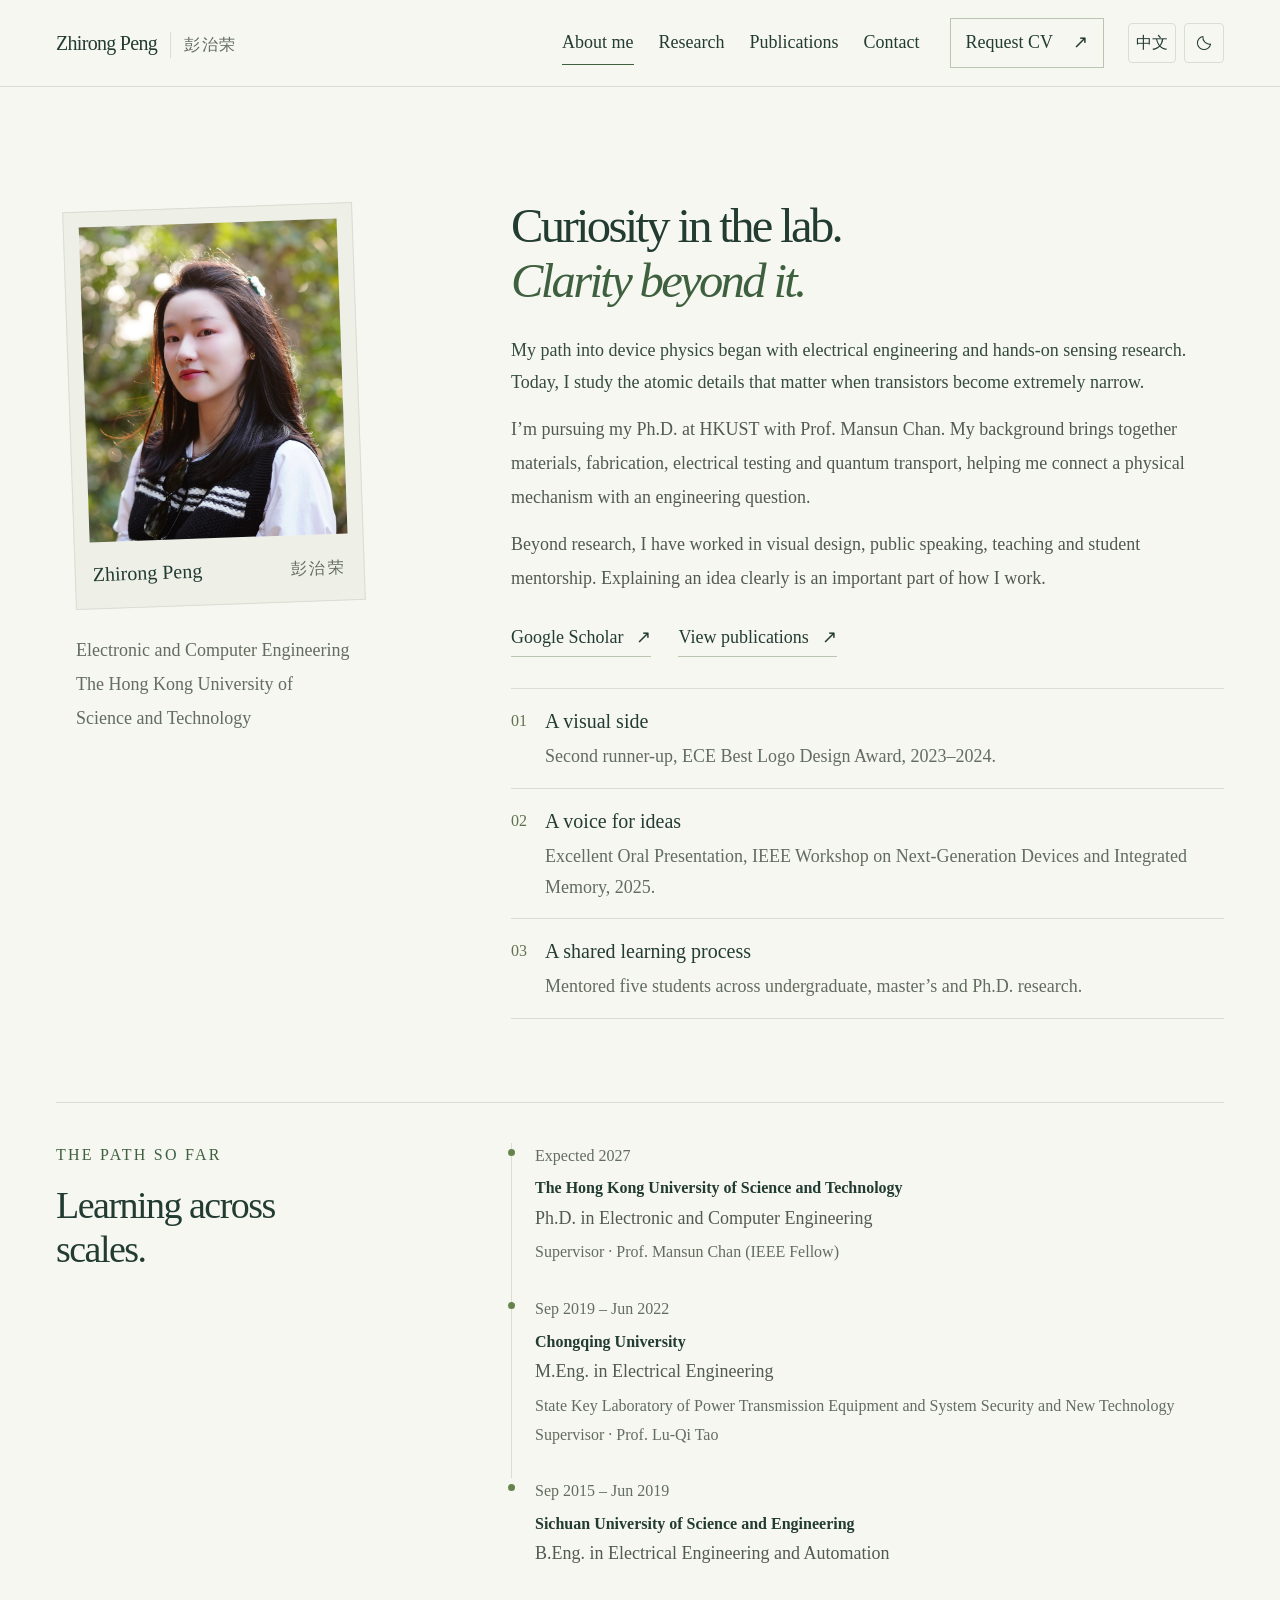
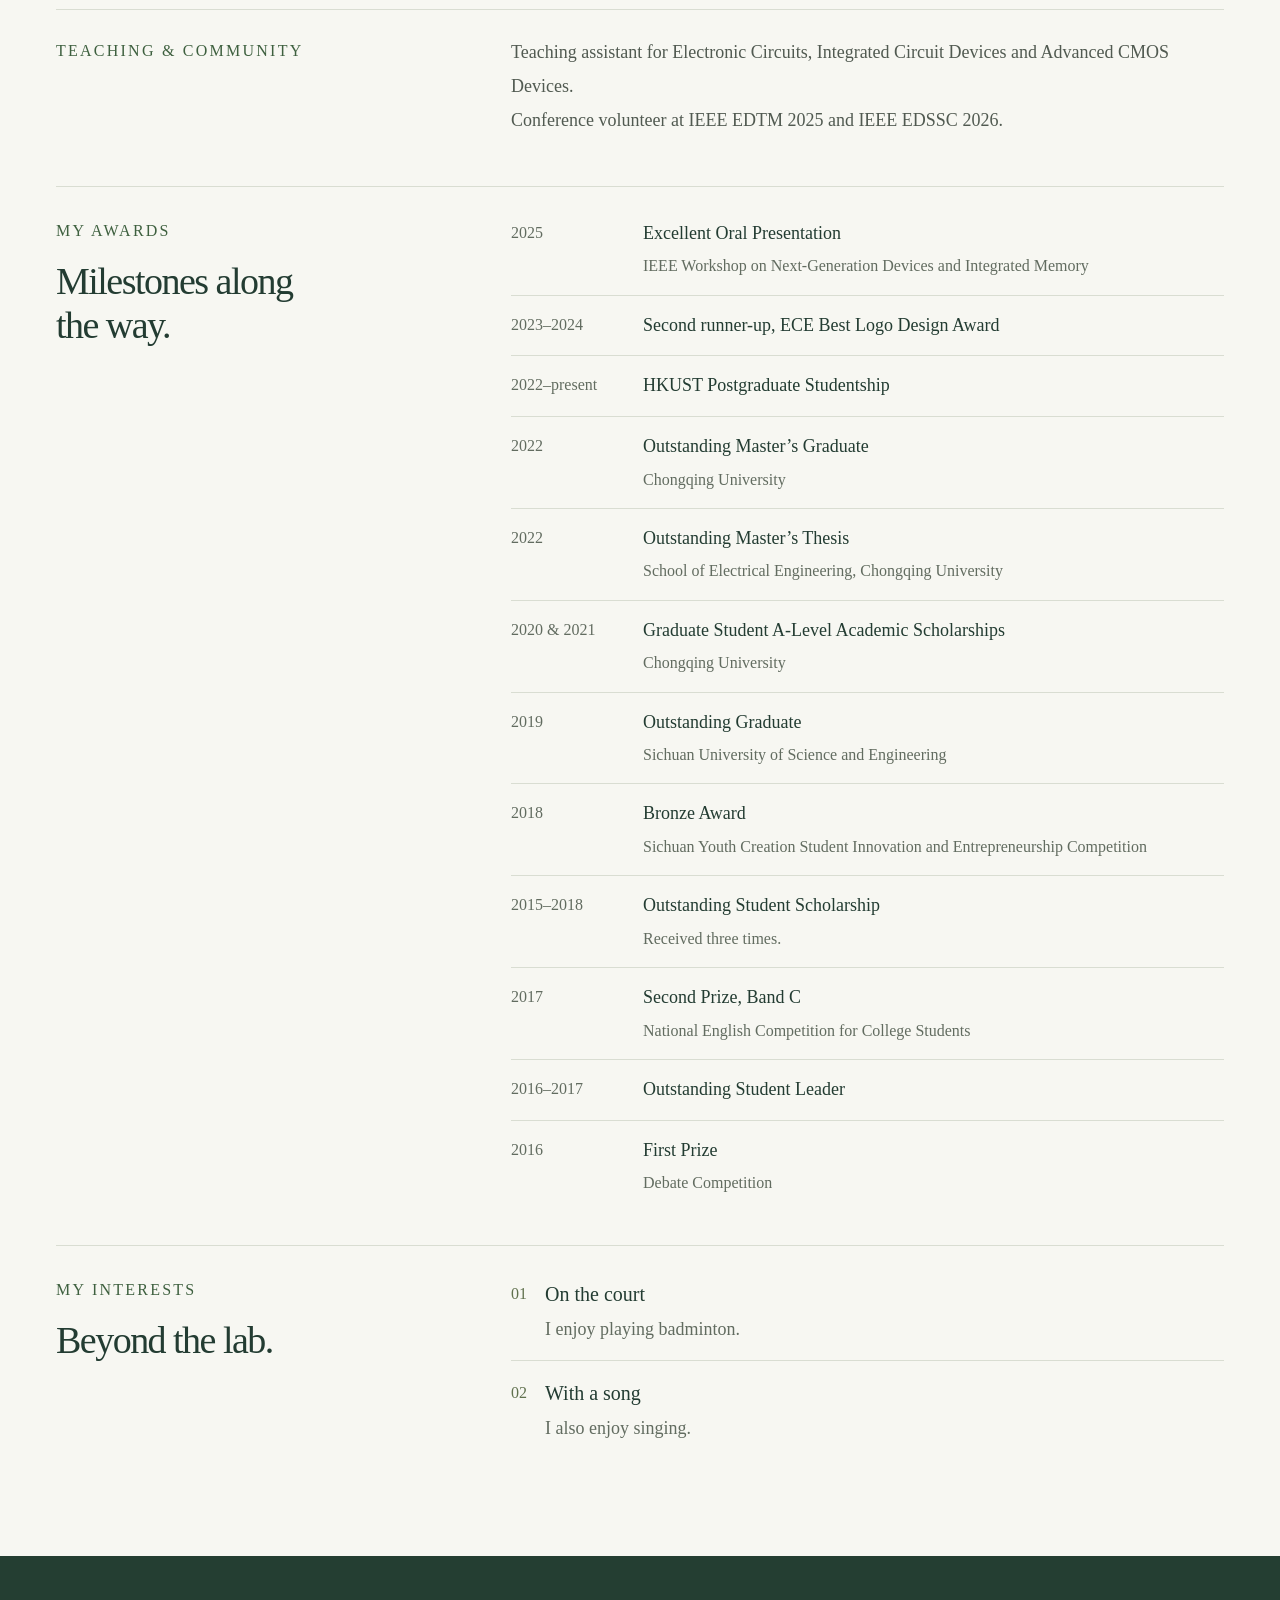
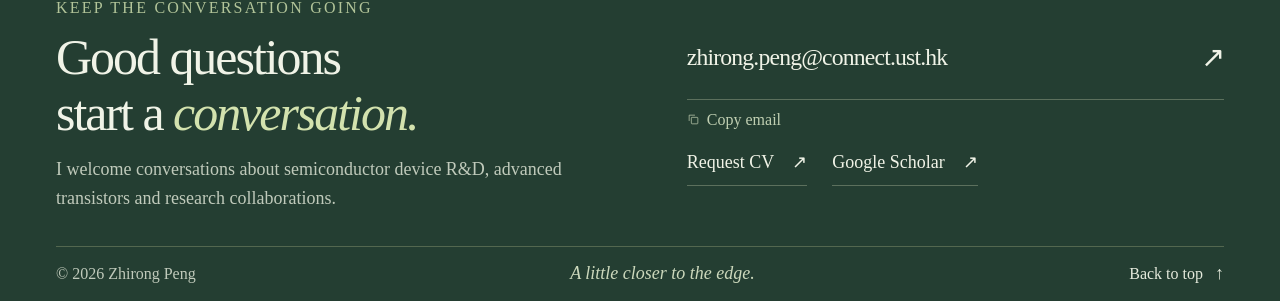
==== commit 1901ce1d: "Simplify PhD completion date" ====
--- a/index.html
+++ b/index.html
@@ -59,7 +59,7 @@
       <div class="education-layout">
         <div class="education-heading"><p class="eyebrow">The path so far</p><h3>Learning across<br>scales.</h3></div>
         <ol class="education-list">
-          <li><span class="education-date">Sep 2022 – Expected Jun 2027</span><div><h4>The Hong Kong University of Science and Technology</h4><p>Ph.D. in Electronic and Computer Engineering</p><span class="education-detail">Supervisor · Prof. Mansun Chan (IEEE Fellow)</span></div></li>
+          <li><span class="education-date">Expected 2027</span><div><h4>The Hong Kong University of Science and Technology</h4><p>Ph.D. in Electronic and Computer Engineering</p><span class="education-detail">Supervisor · Prof. Mansun Chan (IEEE Fellow)</span></div></li>
           <li><span class="education-date">Sep 2019 – Jun 2022</span><div><h4>Chongqing University</h4><p>M.Eng. in Electrical Engineering</p><span class="education-detail">State Key Laboratory of Power Transmission Equipment and System Security and New Technology<br>Supervisor · Prof. Lu-Qi Tao</span></div></li>
           <li><span class="education-date">Sep 2015 – Jun 2019</span><div><h4>Sichuan University of Science and Engineering</h4><p>B.Eng. in Electrical Engineering and Automation</p></div></li>
         </ol>
